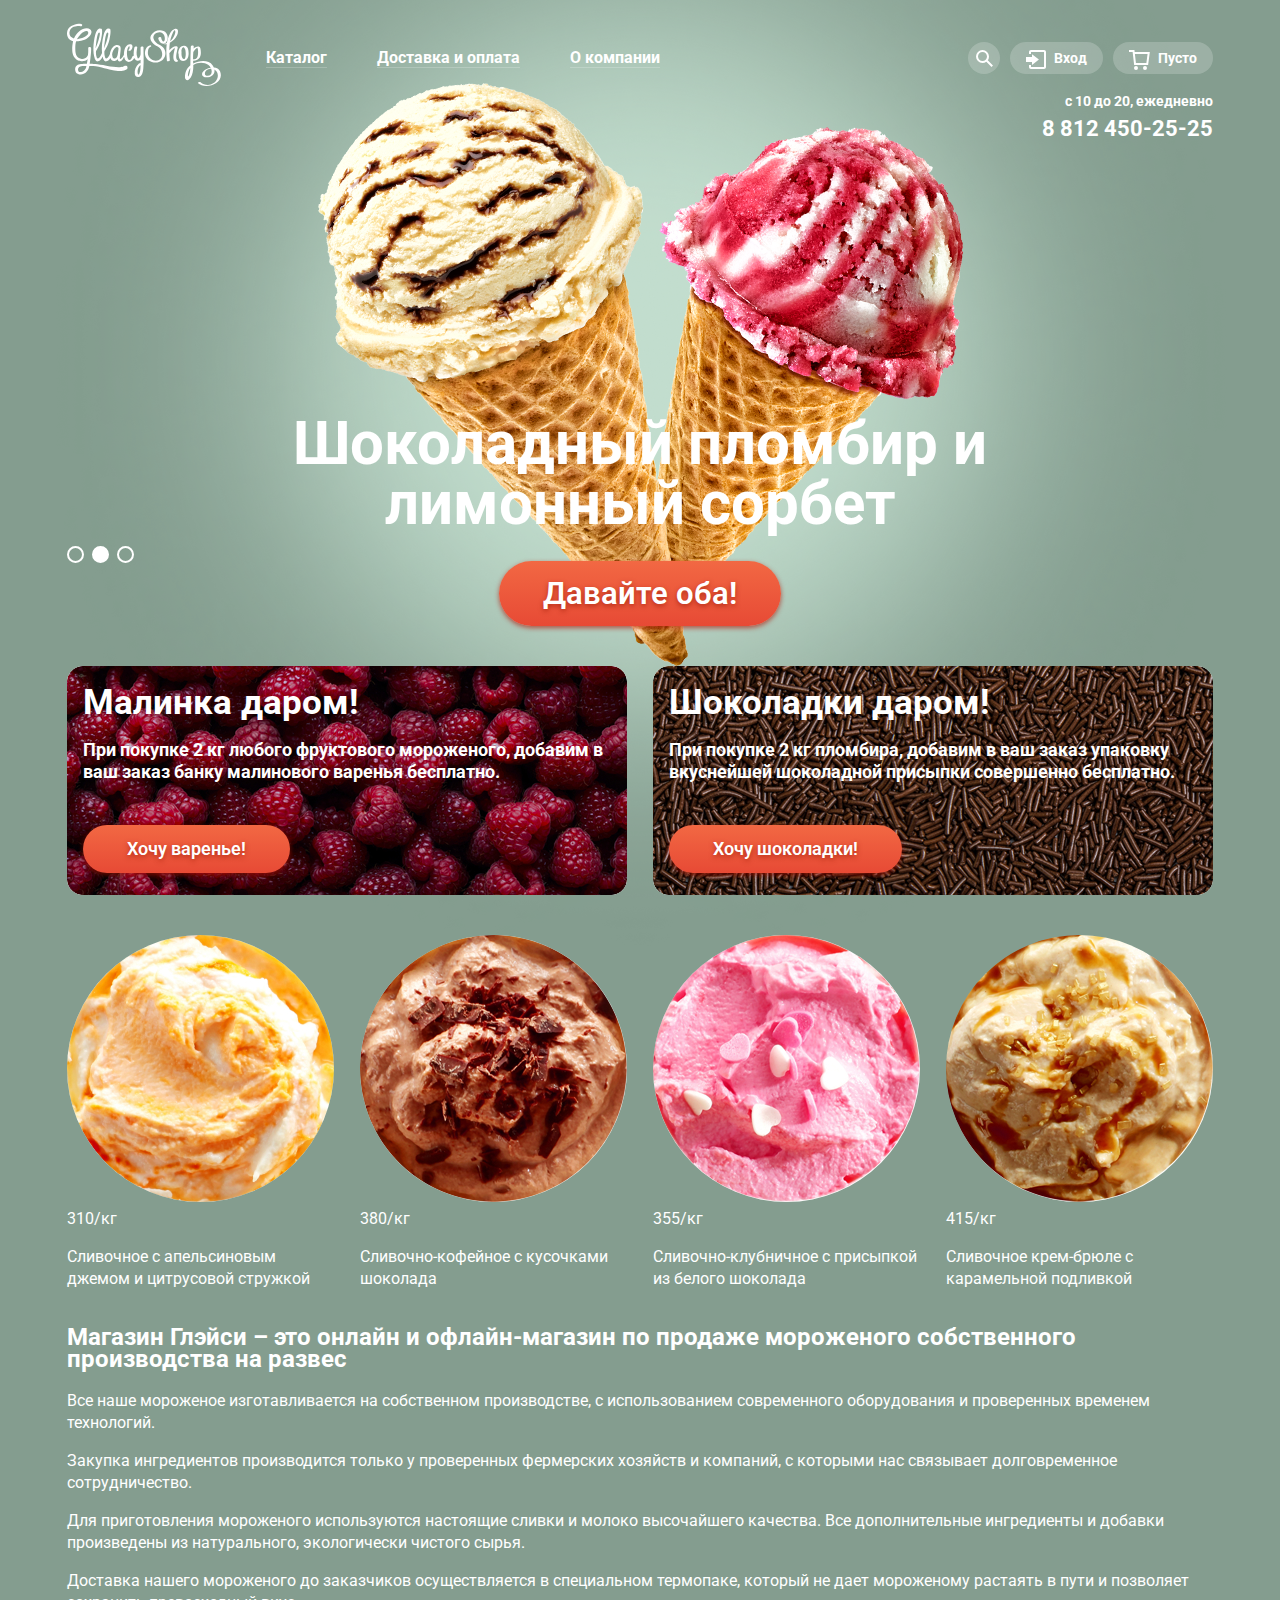
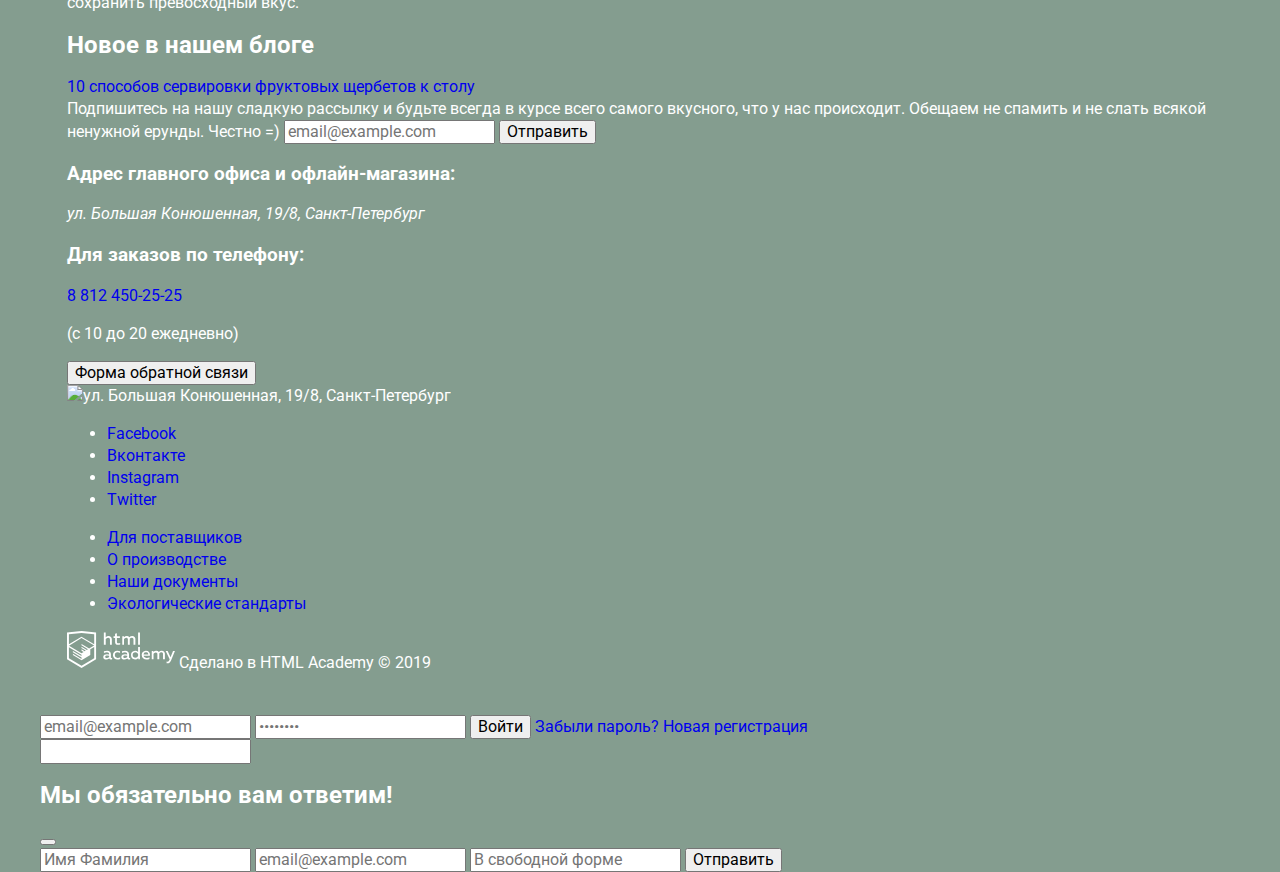
==== index.html @ ccdb91ea "add basic markup" ====
<!DOCTYPE html>
<html lang="ru">
<head>
  <meta charset="UTF-8">
  <title>Магазин мороженого "Gllacy Shop"</title>
  <link href="https://fonts.googleapis.com/css2?family=Roboto:wght@400;500;700&display=swap" rel="stylesheet">
  <link rel="stylesheet" href="css/normalize-min.css">
  <link rel="stylesheet" href="css/style.css">
</head>
<body class="page-body">
<div class="main-page-wrap slider1">
<div class="page-wrap">
  <header class="page-header">
    <nav class="navigation">
      <a class="logo">
        <img src="img/logo.svg" alt="Логотип сайта Gllacy Shop" width="154" height="64">
      </a>
      <ul class="menu-list">
        <li class="menu-item"><a href="#">Каталог</a>
          <ul class="submenu" aria-label="подменю">
            <li class="submenu-item new-items"><a href="#">Новинки</a></li>
            <li class="submenu-item"><a href="catalog.html">Сливочное</a></li>
            <li class="submenu-item"><a href="#">Щербеты</a></li>
            <li class="submenu-item"><a href="#">Фруктовый лед</a></li>
            <li class="submenu-item"><a href="#">Мелорин</a></li>
          </ul>
        </li>
        <li class="menu-item"><a href="#">Доставка и оплата</a></li>
        <li class="menu-item"><a href="#">О компании</a></li>
      </ul>
      <a href="#" class="search-button" aria-label="Поиск"></a>
      <a href="#" class="login-button">Вход</a>
      <a href="#" class="empty-cart" aria-label="Корзина">Пусто</a>
    </nav>
    <div class="info">
      с 10 до 20, ежедневно <br>
      <a href="tel:+78124502525">8 812 450-25-25</a>
    </div>
  </header>
  <main class="page-content">
    <h1 class="visually-hidden">Магазин мороженого "Gllacy Shop"</h1>
    <section class="slider">
      <ul class="slider-list">
        <li class="slider-item slide">
          <h3 class="slide-title">Крем-брюле и пломбир с малиновым джемом</h3>
          <a class="button slide-button" href="#">Давайте оба!</a>
        </li>
        <li class="slider-item slide slide-current">
          <h3 class="slide-title">Шоколадный пломбир и лимонный сорбет</h3>
          <a class="button slide-button" href="#">Давайте оба!</a>
        </li>
        <li class="slider-item slide">
          <h3 class="slide-title">Пломбир с помадкой и клубничный щербет</h3>
          <a class="button slide-button" href="#">Давайте оба!</a>
        </li>
      </ul>
      <div class="slider-controls">
        <button type="button" aria-label="Первый слайд"></button>
        <button class="current" type="button" aria-label="Второй слайд"></button>
        <button type="button" aria-label="Третий слайд"></button>
      </div>
    </section>
    <section class="promo-offer">
      <h2 class="visually-hidden">Специальные предложения</h2>
      <div class="promo-card-left promo-card">
        <h3 class="promo-card-title">Малинка даром!</h3>
        <p>При покупке 2 кг любого фруктового мороженого, добавим в ваш заказ банку малинового варенья бесплатно.</p>
        <a href="#" class="button">Хочу варенье!</a>
      </div>
      <div class="promo-card-right promo-card">
        <h3 class="promo-card-title">Шоколадки даром!</h3>
        <p>При покупке 2 кг пломбира, добавим в ваш заказ упаковку вкуснейшей шоколадной присыпки совершенно бесплатно.</p>
        <a href="#" class="button">Хочу шоколадки!</a>
      </div>
    </section>
    <section class="best-sellers">
      <h2 class="visually-hidden">Наши хиты</h2>
      <ul class="hit-list">
        <li class="hit-item">
          <img src="img/ice-cream1.jpg" alt="" width="267" height="267">
          <span class="price">310</span><span class="kg">/кг</span>
          <p class="item-description">Сливочное с апельсиновым джемом и цитрусовой стружкой</p>
        </li>
        <li class="hit-item">
          <img src="img/ice-cream2.jpg" alt="">
          <span class="price">380</span><span class="kg">/кг</span>
          <p class="item-description">Сливочно-кофейное с кусочками шоколада</p>
        </li>
        <li class="hit-item">
          <img src="img/ice-cream3.jpg" alt="">
          <span class="price">355</span><span class="kg">/кг</span>
          <p class="item-description">Сливочно-клубничное с присыпкой из белого шоколада</p>
        </li>
        <li class="hit-item">
          <img src="img/ice-cream4.jpg" alt="" width="267" height="267">
          <span class="price">415</span><span class="kg">/кг</span>
          <p class="item-description">Сливочное крем-брюле с карамельной подливкой</p>
        </li>
      </ul>
    </section>
    <section class="about-gllacy">
      <h2>Магазин Глэйси – это онлайн и офлайн-магазин по продаже мороженого собственного производства на развес</h2>
      <div class="about-content">
        <p class="about-text">Все наше мороженое изготавливается на собственном производстве, с использованием современного оборудования и проверенных временем технологий.</p>
        <p class="about-text">Закупка ингредиентов производится только у проверенных фермерских хозяйств и компаний, с которыми нас связывает долговременное сотрудничество.</p>
        <p class="about-text">Для приготовления мороженого используются настоящие сливки и молоко высочайшего качества. Все дополнительные ингредиенты и добавки произведены из натурального, экологически чистого сырья.</p>
        <p class="about-text">Доставка нашего мороженого до заказчиков осуществляется в специальном термопаке, который не дает мороженому растаять в пути и позволяет сохранить превосходный вкус.</p>
      </div>
    </section>
    <div>
      <article class="new-blogpost">
        <h2>Новое в нашем блоге</h2>
        <a href="#" class="new-post">10 способов сервировки фруктовых щербетов к столу</a>
      </article>
      <div class="newsletter-signup">
        <h2 class="visually-hidden">Подпишись на наши новости</h2>
        <form action="https://echo.htmlacademy.ru" method="post">
          <label for="email-signup">Подпишитесь на нашу сладкую рассылку и будьте всегда в курсе всего самого вкусного, что у нас происходит. Обещаем не спамить и не слать всякой ненужной ерунды. Честно =)</label>
          <input type="email" id="email-signup" placeholder="email@example.com">
          <button type="submit" class="standard-button">Отправить</button>
        </form>
      </div>
    </div>
    <section>
      <h2 class="visually-hidden">Контактная информация</h2>
      <div class="contacts">
        <h3>Адрес главного офиса и офлайн-магазина:</h3>
        <address>ул. Большая Конюшенная, 19/8, Санкт-Петербург</address>
        <h3>Для заказов по телефону:</h3>
        <a href="tel:+78124502525">8 812 450-25-25</a>
        <p>(с 10 до 20 ежедневно)</p>
        <button type="button" class="standard-button">Форма обратной связи</button>
      </div>
      <div class="map">
        <h3 class="visually-hidden">Gllacy на карте</h3>
        <img src="" alt="ул. Большая Конюшенная, 19/8, Санкт-Петербург">
      </div>
    </section>
  </main>
  <footer class="page-footer">
    <section class="socials">
      <h2 class="visually-hidden">Gllacy в социальных сетях</h2>
      <ul class="socials-list" aria-label="Facebook">
        <li class="socials-item">
          <a href="#">Facebook</a>
        </li>
        <li class="socials-item" aria-label="Вконтакте">
          <a href="#">Вконтакте</a>
        </li>
        <li class="socials-item" aria-label="Instagram">
          <a href="#">Instagram</a>
        </li>
        <li class="socials-item" aria-label="Twitter">
          <a href="#">Twitter</a>
        </li>
      </ul>
    </section>
    <section>
      <h2 class="visually-hidden">Важные ссылки</h2>
      <ul class="links-list">
        <li>
          <a href="#">Для поставщиков</a>
        </li>
        <li>
          <a href="#">О производстве</a>
        </li>
        <li>
          <a href="#">Наши документы</a>
        </li>
        <li>
          <a href="#">Экологические стандарты</a>
        </li>
      </ul>
    </section>
    <p class="copyright">
      <a href="https://htmlacademy.ru/intensive/htmlcss">
        <img src="img/logo-htmlacademy.svg" alt="Логотип htmlAcademy" width="108" height="39">
      </a>
      Сделано в HTML Academy © 2019
    </p>
  </footer>
  </div>
</div>
</body>
<section class="login">
  <h2 class="visually-hidden">Вход в личный кабинет</h2>
  <form action="https://echo.htmlacademy.ru" method="post" class="login-form">
    <label for="email" class="visually-hidden">Введите ваш e-mail</label>
    <input type="email" id="email" placeholder="email@example.com">
    <label for="password" class="visually-hidden">Введите ваш пароль</label>
    <input type="password" id="password" placeholder="••••••••">
    <button type="submit" class="standard-button">Войти</button>
    <a href="#">Забыли пароль?</a>
    <a href="#">Новая регистрация</a>
  </form>
</section>
<section>
  <label for="search" class="visually-hidden">Поиск по сайту</label>
  <input type="text" id="search">
</section>
<section class="feedback">
  <h2>Мы обязательно вам ответим!</h2>
  <button type="button" class="close-button"></button>
  <form action="https://echo.htmlacademy.ru" method="post" class="feedback-form">
    <label for="user-name" class="visually-hidden">Введите ваши имя и фамилию</label>
    <input type="text" id="user-name" placeholder="Имя Фамилия">
    <label for="user-email" class="visually-hidden">Введите ваш e-mail</label>
    <input type="text" id="user-email" placeholder="email@example.com">
    <label for="feedback" class="visually-hidden">Оставьте ваш отзыв</label>
    <input type="text" id="feedback" placeholder="В свободной форме">
    <button type="submit" class="standard-button">Отправить</button>
  </form>
</section>
</html>
---- css/style.css ----
/*Variables*/

:root {
  --background-green: #849D8F;
  --background-gray: #8996A6;
  --background-brown: #9D8B84;

  --promo-lightup-green: rgba(215, 242, 227, 0.75);
  --promo-lightup-blue: rgba(218, 228, 239, 0.75);
  --promo-lightup-brown: rgba(239, 224, 218, 0.75);

  --button-standard-orange-top: #f26843;
  --button-standard-orange-bottom: #E74A35;
  --button-standard-shadow: rgba(172, 16, 0, 0.64);
  --button-text-shadow: rgba(160, 32, 11, 0.76);
  --button-hover-shadow: #AC1000;
  --button-active-shadow: #942718;

  --menu-hover: #FBDED7;
  --link-hover: #FFBC9E;
  --menu-active: #F6B5A5;
  --menu-current: #D07058;

  --basic-white: #FFFFFF;
  --background-off-white: #F8F7F4;
  --transparent-white: rgba(255, 255, 255, 0.2);
  --menu-active-background: #EDEDED;
  --button-active-gradient: rgba(0, 0, 0, 0.07);
  --border-gray: rgba(178, 178, 178, 0.52);
  --table-gray: #CACAC7;
  --underline: rgba(50, 50, 50, 0.2);
  --card-box-shadow: rgba(0, 0, 0, 0.2);
  --popup-background-overlay: rgba(0, 0, 0, 0.3);
  --cart-box-shadow: rgba(0, 0, 0, 0.4);
  --menu-box-shadow: #696969;
  --middle-gray-text: #5A5A5A;
  --dark-text: #323232;
}

/*Global*/

.page-body {
  width: 1200px;
  margin: 0;
  padding: 0;
  font-family: 'Roboto', Arial, sans-serif;
  font-size: 16px;
  line-height: 22px;
  font-weight: normal;
  color: var(--basic-white);
  background-color: var(--background-green);
  margin-left: auto;
  margin-right: auto;
}

.page-wrap {
  padding: 23px 27px 25px 27px;
}

a {
  text-decoration: none;
}

img {
  max-width: 100%;
  height: auto;
}

.visually-hidden:not(:focus):not(:active),
input[type="checkbox"].visually-hidden,
input[type="radio"].visually-hidden {
  position: absolute;
  width: 1px;
  height: 1px;
  margin: -1px;
  border: 0;
  padding: 0;
  white-space: nowrap;
  -webkit-clip-path: inset(100%);
  clip-path: inset(100%);
  clip: rect(0 0 0 0);
  overflow: hidden;
}

/*Main navigation*/

.page-header {
  position: relative;
}

.navigation {
  display: flex;
  align-items: center;
}

.menu-list {
  list-style: none;
  padding: 0;
  display: flex;
  align-items: flex-start;
  margin: 0 auto 0 32px;
}

.menu-item {
  padding: 9px 13px 9px 13px;
  color: var(--basic-white);
}

.menu-item:not(:last-child) {
  margin-right: 24px;
}

.menu-item:hover,
.menu-item:focus {
  background-color: var(--basic-white);
  border-radius: 26px;
  color: var(--dark-text);
}

.menu-item:active {
  background-color: var(--menu-active-background);
  box-shadow: inset 0 2px 1px var(--menu-box-shadow);
}

.menu-item a {
  font-weight: bold;
  font-size: 16px;
  line-height: 18px;
  color: inherit;
  border-bottom: 1px solid var(--transparent-white);
}

.menu-item.current {
  background-color: var(--menu-current);
  color: var(--basic-white);
  border-radius: 26px;
}

.current a {
  border: 1px solid transparent;
}

.submenu {
  display: none;
  list-style: none;
  margin: 0;
  padding: 13px 20px 13px 20px;
  background-color: var(--basic-white);
}

.submenu-item {
  padding: 0;
}

.new-items {
  border-bottom: 1px solid var(--underline);
  padding-bottom: 15px;
}

.submenu-item:nth-child(2) {
  padding-top: 12px;
}

.submenu-item a {
  color: var(--dark-text);
  font-weight: normal;
  font-size: 14px;
  line-height: 16px;
}

.new-items a {
  font-weight: bold;
  line-height: 18px;

}

.submenu-item a:hover {
  background-color: var(--menu-hover);
}

.search-button::before {
  content: "";
  width: 16px;
  height: 16px;
  background-image: url("../img/loupe.svg");
  background-position: center center;
  background-repeat: no-repeat;
  position: absolute;
  padding: 8px;
}

.search-button {
  display: block;
  width: 32px;
  height: 32px;
  border-radius: 50%;
  background: var(--transparent-white);
  position: relative;
  margin-right: 10px;
}

.login-button::before {
  content: "";
  width: 20px;
  height: 19px;
  background-image: url("../img/entrance.svg");
  background-position: 0 0;
  background-repeat: no-repeat;
  position: absolute;
  left: 16px;
}

.login-button {
  display: block;
  padding: 8px 16px 8px 44px;
  border-radius: 20px;
  background: var(--transparent-white);
  position: relative;
  color: var(--basic-white);
  font-weight: bold;
  font-size: 14px;
  line-height: 16px;
  margin-right: 10px;
}

.search-button:hover,
.search-button:focus,
.login-button:hover,
.login-button:focus,
.empty-cart:hover,
.empty-cart:focus {
  background-color: var(--basic-white);
  color: var(--dark-text);
}

.empty-cart::before {
  content: "";
  width: 21px;
  height: 20px;
  background-image: url("../img/basket.svg");
  background-position: 0 0;
  background-repeat: no-repeat;
  position: absolute;
  left: 16px;
}

.empty-cart {
  display: block;
  padding: 8px 16px 8px 45px;
  border-radius: 20px;
  background: var(--transparent-white);
  position: relative;
  color: var(--basic-white);
  font-weight: bold;
  font-size: 14px;
  line-height: 16px;
}

.info {
  position: absolute;
  right: 0;
  font-weight: bold;
  font-size: 14px;
  line-height: 16px;
  text-align: right;
  z-index: 1;
}

.info a {
  display: block;
  margin-top: 8px;
  font-size: 22px;
  line-height: 24px;
  color: var(--basic-white);
}

.info a:hover,
.info a:focus {
  color: var(--link-hover);
  border-bottom: 1px solid var(--transparent-white);
}

/*Slider*/

.slider1 {
  background-color: var(--background-green);
  background-image: url("../img/slider-1.png");
}

.slider2 {
  background-color: var(--background-gray);
  background-image: url("../img/slider-2.png");
}

.slider3 {
  background-color: var(--background-brown);
  background-image: url("../img/slider-3.png");
}

.main-page-wrap {
  background-repeat: no-repeat;
  background-position: top center;
  position: relative;
}

.slider {
  position: relative;
}

.slider-list {
  list-style: none;
  margin: 0;
  padding: 0;
  text-align: center;
  padding-top: 321px;
}

.slide {
  display: none;
}

.slide-current {
  display: block;
}

.slide-title {
  width: 700px;
  margin: 0 auto 27px;
  font-size: 60px;
  line-height: 60px;
  font-weight: bold;
}

.button {
  display: inline-block;
  padding: 12px 44px;
  font-weight: 600;
  font-size: 31px;
  line-height: 41px;
  text-align: center;
  color: #ffffff;
  vertical-align: top;
  text-decoration: none;
  text-shadow: 0 2px 5px var(--button-text-shadow);
  background: linear-gradient(180deg,  var(--button-standard-orange-top) 0%, var(--button-standard-orange-bottom) 100%);
  border-radius: 50px;
  box-shadow: 0 2px 5px var(--button-standard-shadow);
  border: none;
  cursor: pointer;
}

.button:hover,
.button:focus {
  background: linear-gradient(0deg, var(--transparent-white), var(--transparent-white)), linear-gradient(180deg, var(--button-standard-orange-top) 0%, var(--button-standard-orange-bottom) 100%);
  box-shadow: 0 2px 2px var(--button-hover-shadow);
}

.button:active {
  background: linear-gradient(0deg, var(--button-active-gradient), var(--button-active-gradient)), linear-gradient(180deg, var(--button-standard-orange-top) 0%, var(--button-standard-orange-bottom) 100%);
  box-shadow: inset 0 2px 2px var(--button-active-shadow);
}

.slider-controls {
  position: absolute;
  bottom: 63px;
  left: 0;
  z-index: 20;
  display: flex;
  width: 67px;
  justify-content: space-between;
}

.slider-controls button {
  padding: 0;
  width: 17px;
  height: 17px;
  background-color: transparent;
  border: 2px solid #ffffff;
  border-radius: 50%;
  cursor: pointer;
}

.slider-controls .current {
  background-color: #ffffff;
}

/*Promo*/

.promo-offer {
  display: grid;
  grid-template-columns: 1fr 1fr;
  grid-gap: 26px;
  margin-top: 40px;
}

.promo-card-left {
  background-image: url("../img/raspberries-background.jpg");
}

.promo-card-right {
  background-image: url("../img/chocolate-background.jpg");
}

.promo-card-title {
  font-weight: bold;
  font-size: 35px;
  line-height: 41px;
  padding: 0;
  margin: 0;
  margin-bottom: 16px;
}

.promo-card {
  background-repeat: no-repeat;
  background-position: center center;
  border-radius: 16px;
  padding: 16px 22px 22px 16px;
}

.promo-card p {
  padding: 0;
  margin: 0;
  font-weight: bold;
  font-size: 18px;
  line-height: 22px;
}

.promo-card a {
  font-size: 18px;
  line-height: 24px;
  margin-top: 42px;
  margin-left: auto;
}

/*best sellers*/

.hit-list {
  list-style: none;
  margin: 0;
  margin-top: 40px;
  padding: 0;
  display: grid;
  grid-template-columns: repeat(4, 1fr);
  grid-gap: 26px;
}

.hit-item img {
  border-radius: 50%;

}

.hit-item {
  position: relative;
}

.hit-item img::before {
  content: "";
  width: 61px;
  height: 61px;
  background-image: url("../img/hit.svg");
  background-repeat: no-repeat;
  background-position: left top;
  position: absolute;
  top: 0;
  left: 0;
}
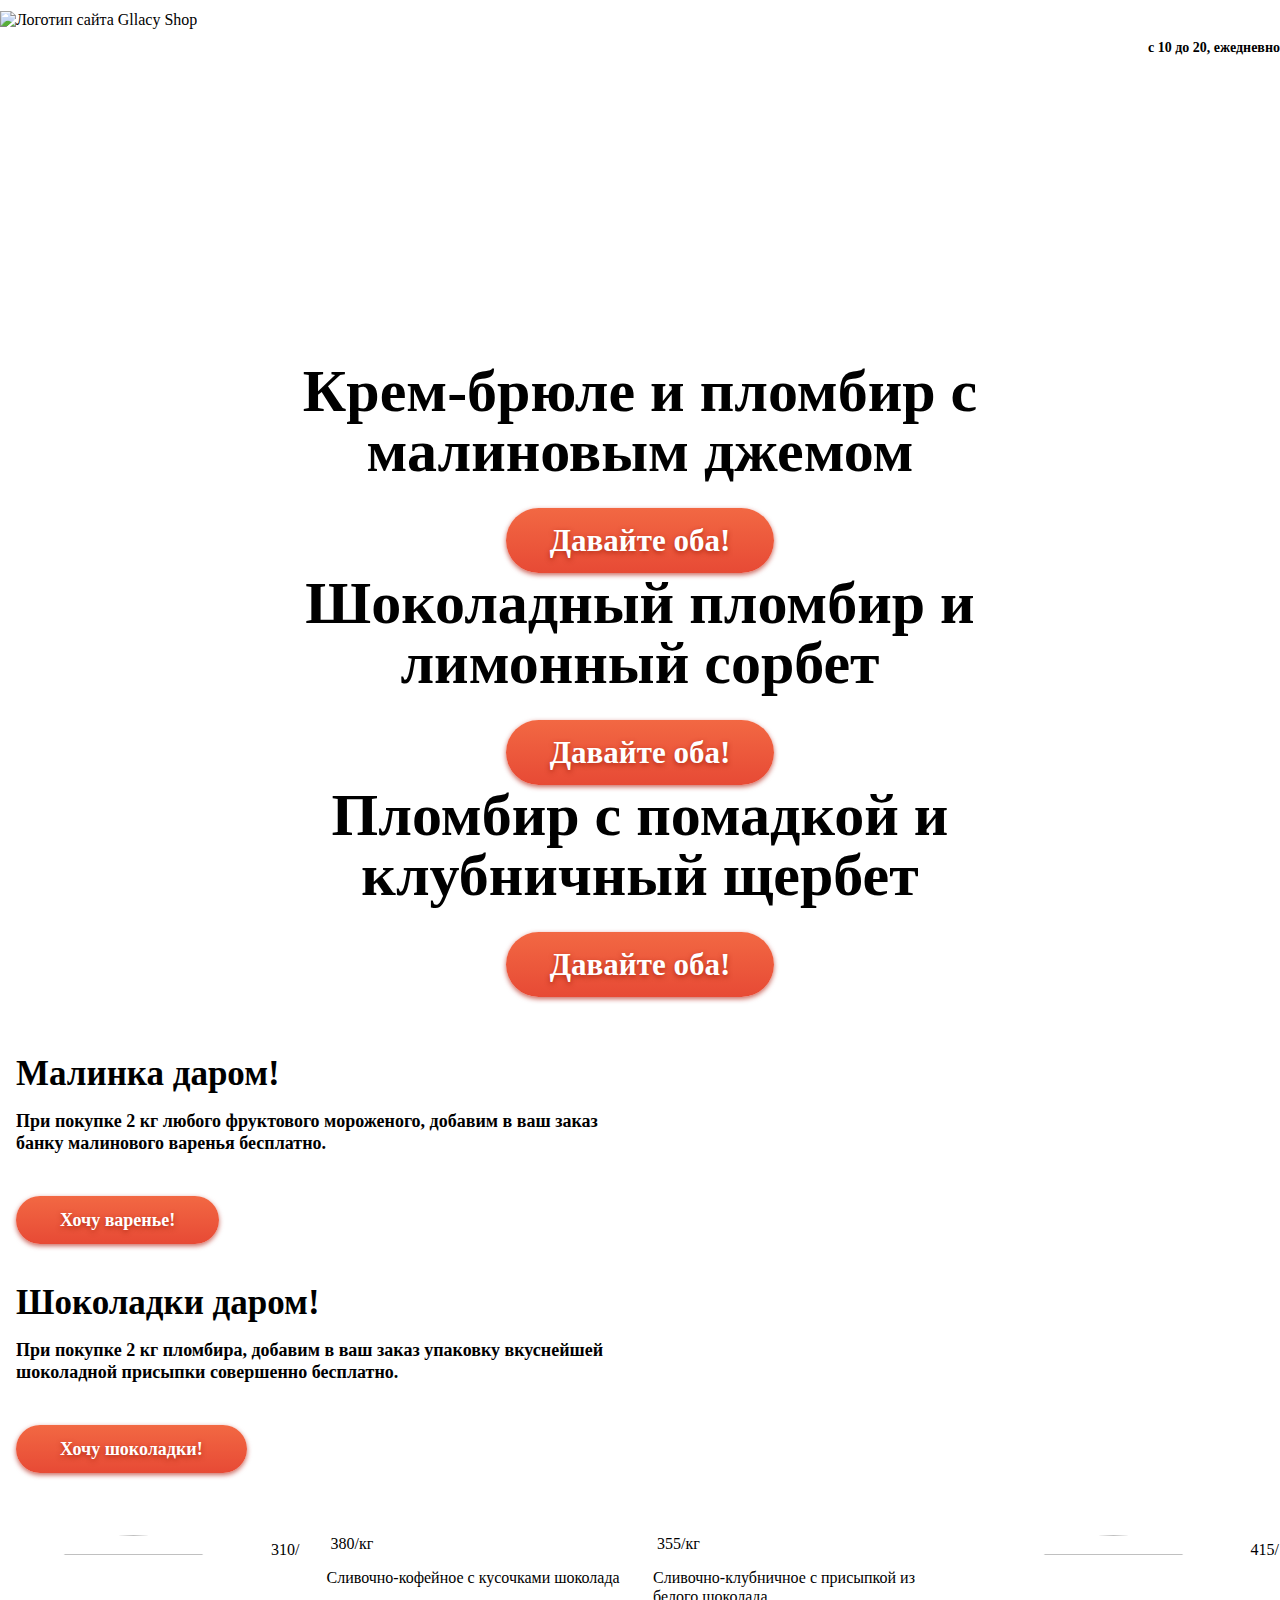
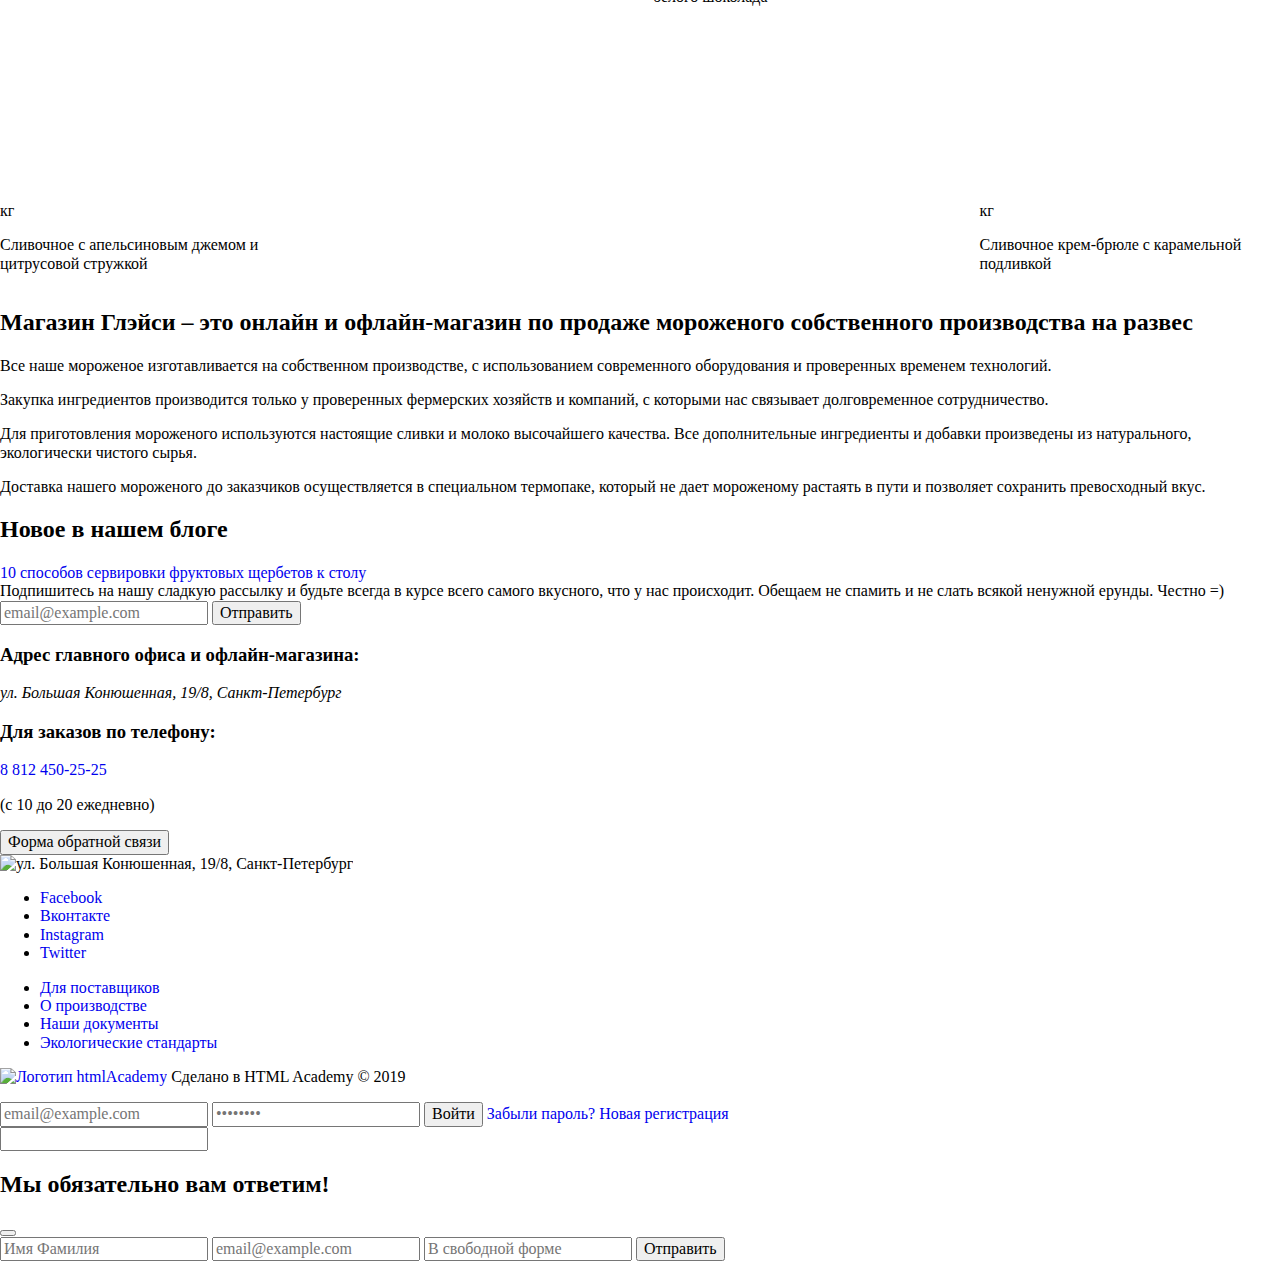
==== commit 27cc4a61: "initial commit" ====
--- a/index.html
+++ b/index.html
@@ -1,214 +1,309 @@
 <!DOCTYPE html>
 <html lang="ru">
-<head>
-  <meta charset="UTF-8">
-  <title>Магазин мороженого "Gllacy Shop"</title>
-  <link href="https://fonts.googleapis.com/css2?family=Roboto:wght@400;500;700&display=swap" rel="stylesheet">
-  <link rel="stylesheet" href="css/normalize-min.css">
-  <link rel="stylesheet" href="css/style.css">
-</head>
-<body class="page-body">
-<div class="main-page-wrap slider1">
-<div class="page-wrap">
-  <header class="page-header">
-    <nav class="navigation">
-      <a class="logo">
-        <img src="img/logo.svg" alt="Логотип сайта Gllacy Shop" width="154" height="64">
-      </a>
-      <ul class="menu-list">
-        <li class="menu-item"><a href="#">Каталог</a>
-          <ul class="submenu" aria-label="подменю">
-            <li class="submenu-item new-items"><a href="#">Новинки</a></li>
-            <li class="submenu-item"><a href="catalog.html">Сливочное</a></li>
-            <li class="submenu-item"><a href="#">Щербеты</a></li>
-            <li class="submenu-item"><a href="#">Фруктовый лед</a></li>
-            <li class="submenu-item"><a href="#">Мелорин</a></li>
-          </ul>
-        </li>
-        <li class="menu-item"><a href="#">Доставка и оплата</a></li>
-        <li class="menu-item"><a href="#">О компании</a></li>
-      </ul>
-      <a href="#" class="search-button" aria-label="Поиск"></a>
-      <a href="#" class="login-button">Вход</a>
-      <a href="#" class="empty-cart" aria-label="Корзина">Пусто</a>
-    </nav>
-    <div class="info">
-      с 10 до 20, ежедневно <br>
-      <a href="tel:+78124502525">8 812 450-25-25</a>
-    </div>
-  </header>
-  <main class="page-content">
-    <h1 class="visually-hidden">Магазин мороженого "Gllacy Shop"</h1>
-    <section class="slider">
-      <ul class="slider-list">
-        <li class="slider-item slide">
-          <h3 class="slide-title">Крем-брюле и пломбир с малиновым джемом</h3>
-          <a class="button slide-button" href="#">Давайте оба!</a>
-        </li>
-        <li class="slider-item slide slide-current">
-          <h3 class="slide-title">Шоколадный пломбир и лимонный сорбет</h3>
-          <a class="button slide-button" href="#">Давайте оба!</a>
-        </li>
-        <li class="slider-item slide">
-          <h3 class="slide-title">Пломбир с помадкой и клубничный щербет</h3>
-          <a class="button slide-button" href="#">Давайте оба!</a>
-        </li>
-      </ul>
-      <div class="slider-controls">
-        <button type="button" aria-label="Первый слайд"></button>
-        <button class="current" type="button" aria-label="Второй слайд"></button>
-        <button type="button" aria-label="Третий слайд"></button>
+  <head>
+    <meta charset="UTF-8" />
+    <title>Магазин мороженого "Gllacy Shop"</title>
+    <link
+      href="https://fonts.googleapis.com/css2?family=Roboto:wght@400;500;700&display=swap"
+      rel="stylesheet"
+    />
+    <link rel="stylesheet" href="css/normalize.min.css" />
+    <link rel="stylesheet" href="css/style.css" />
+  </head>
+  <body class="page background-green">
+    <header class="page-header">
+      <div class="container position-relative">
+        <nav class="navigation">
+          <a class="logo">
+            <img
+              src="img/logo.svg"
+              alt="Логотип сайта Gllacy Shop"
+              width="154"
+              height="64"
+            />
+          </a>
+          <ul class="menu-list">
+            <li class="menu-item">
+              <a href="#">Каталог</a>
+              <ul class="submenu" aria-label="подменю">
+                <li class="submenu-item new-items"><a href="#">Новинки</a></li>
+                <li class="submenu-item">
+                  <a href="catalog.html">Сливочное</a>
+                </li>
+                <li class="submenu-item"><a href="#">Щербеты</a></li>
+                <li class="submenu-item"><a href="#">Фруктовый лед</a></li>
+                <li class="submenu-item"><a href="#">Мелорин</a></li>
+              </ul>
+            </li>
+            <li class="menu-item"><a href="#">Доставка и оплата</a></li>
+            <li class="menu-item"><a href="#">О компании</a></li>
+          </ul>
+          <a href="#" class="search-button" aria-label="Поиск">
+            <svg xmlns="http://www.w3.org/2000/svg" xmlns:xlink="http://www.w3.org/1999/xlink" width="17" height="17" viewBox="0 0 17 17" fill="#FFFFFF"><path d="M16.958 15.527L11.75 10.32A6.455 6.455 0 0 0 13 6.5 6.5 6.5 0 1 0 6.5 13a6.465 6.465 0 0 0 3.839-1.263l5.205 5.204 1.414-1.414zM6.5 11C4.019 11 2 8.981 2 6.5S4.019 2 6.5 2 11 4.019 11 6.5 8.981 11 6.5 11z"/></svg>
+          </a>
+          <a href="#" class="login-button nav-button" aria-label="Вход на сайт">
+            <svg xmlns="http://www.w3.org/2000/svg" xmlns:xlink="http://www.w3.org/1999/xlink" width="21" height="19" viewBox="0 0 21 19" fill="#FFF"><path d="M6 14.875L12.917 9.5 6 4.125v2.917H-.042v4.917H6z"/><path d="M18 0H5C3.9 0 3 .9 3 2v2h2V2h13v15H5v-2H3v2c0 1.1.9 2 2 2h13c1.1 0 2-.9 2-2V2c0-1.1-.9-2-2-2z"/></g></svg>
+            Вход
+          </a>
+          <a href="#" class="empty-cart nav-button" aria-label="Корзина">
+              <svg xmlns="http://www.w3.org/2000/svg" width="21" height="20" viewBox="0 0 21 20" fill="#FFF"><path d="M5.657 2.031L5.422 0H0v2h3.64l1.5 13h13.988l1.699-12.969H5.657zM17.372 13H6.922L5.888 4.031h12.66L17.372 13z"/><circle cx="6.984" cy="18" r="2"/><circle cx="15.984" cy="18" r="2"/></g></svg>
+              Пусто
+          </a>
+        </nav>
+        <div class="info">
+          с 10 до 20, ежедневно <br />
+          <a href="tel:+78124502525">8 812 450-25-25</a>
+        </div>
       </div>
-    </section>
-    <section class="promo-offer">
-      <h2 class="visually-hidden">Специальные предложения</h2>
-      <div class="promo-card-left promo-card">
-        <h3 class="promo-card-title">Малинка даром!</h3>
-        <p>При покупке 2 кг любого фруктового мороженого, добавим в ваш заказ банку малинового варенья бесплатно.</p>
-        <a href="#" class="button">Хочу варенье!</a>
+    </header>
+    <main class="page-content">
+      <h1 class="visually-hidden">Магазин мороженого "Gllacy Shop"</h1>
+      <section class="slider">
+        <div class="container">
+          <ul class="slider-list">
+            <li class="slider-item slide1 slide-current">
+              <h3 class="slide-title">
+                Крем-брюле и пломбир с малиновым джемом
+              </h3>
+              <a class="button slide-button" href="#">Давайте оба!</a>
+            </li>
+            <li class="slider-item slide2">
+              <h3 class="slide-title">Шоколадный пломбир и лимонный сорбет</h3>
+              <a class="button slide-button" href="#">Давайте оба!</a>
+            </li>
+            <li class="slider-item slide3">
+              <h3 class="slide-title">
+                Пломбир с помадкой и клубничный щербет
+              </h3>
+              <a class="button slide-button" href="#">Давайте оба!</a>
+            </li>
+          </ul>
+          <div class="slider-controls">
+            <button type="button" class="current "aria-label="Первый слайд" data color="green"></button>
+            <button type="button"aria-label="Второй слайд" data color="gray"></button>
+            <button type="button" aria-label="Третий слайд" data color=brown></button>
+          </div>
+        </div>
+      </section>
+      <section class="promo-offer">
+        <div class="container">
+          <h2 class="visually-hidden">Специальные предложения</h2>
+          <div class="promo-card-left promo-card">
+            <h3 class="promo-card-title">Малинка даром!</h3>
+            <p>
+              При покупке 2 кг любого фруктового мороженого, добавим в ваш заказ
+              банку малинового варенья бесплатно.
+            </p>
+            <a href="#" class="button">Хочу варенье!</a>
+          </div>
+          <div class="promo-card-right promo-card">
+            <h3 class="promo-card-title">Шоколадки даром!</h3>
+            <p>
+              При покупке 2 кг пломбира, добавим в ваш заказ упаковку вкуснейшей
+              шоколадной присыпки совершенно бесплатно.
+            </p>
+            <a href="#" class="button">Хочу шоколадки!</a>
+          </div>
+        </div>
+      </section>
+      <section class="best-sellers">
+        <div class="container">
+          <h2 class="visually-hidden">Наши хиты</h2>
+          <ul class="hit-list">
+            <li class="hit-item">
+              <img src="img/ice-cream1.jpg" alt="" width="267" height="267" />
+              <span class="price">310</span><span class="kg">/кг</span>
+              <p class="item-description">
+                Сливочное с апельсиновым джемом и цитрусовой стружкой
+              </p>
+            </li>
+            <li class="hit-item">
+              <img src="img/ice-cream2.jpg" alt="" />
+              <span class="price">380</span><span class="kg">/кг</span>
+              <p class="item-description">
+                Сливочно-кофейное с кусочками шоколада
+              </p>
+            </li>
+            <li class="hit-item">
+              <img src="img/ice-cream3.jpg" alt="" />
+              <span class="price">355</span><span class="kg">/кг</span>
+              <p class="item-description">
+                Сливочно-клубничное с присыпкой из белого шоколада
+              </p>
+            </li>
+            <li class="hit-item">
+              <img src="img/ice-cream4.jpg" alt="" width="267" height="267" />
+              <span class="price">415</span><span class="kg">/кг</span>
+              <p class="item-description">
+                Сливочное крем-брюле с карамельной подливкой
+              </p>
+            </li>
+          </ul>
+        </div>
+      </section>
+      <section class="about-gllacy">
+        <div class="container">
+          <h2>
+            Магазин Глэйси – это онлайн и офлайн-магазин по продаже мороженого
+            собственного производства на развес
+          </h2>
+          <div class="about-content">
+            <p class="about-text">
+              Все наше мороженое изготавливается на собственном производстве, с
+              использованием современного оборудования и проверенных временем
+              технологий.
+            </p>
+            <p class="about-text">
+              Закупка ингредиентов производится только у проверенных фермерских
+              хозяйств и компаний, с которыми нас связывает долговременное
+              сотрудничество.
+            </p>
+            <p class="about-text">
+              Для приготовления мороженого используются настоящие сливки и
+              молоко высочайшего качества. Все дополнительные ингредиенты и
+              добавки произведены из натурального, экологически чистого сырья.
+            </p>
+            <p class="about-text">
+              Доставка нашего мороженого до заказчиков осуществляется в
+              специальном термопаке, который не дает мороженому растаять в пути
+              и позволяет сохранить превосходный вкус.
+            </p>
+          </div>
+        </div>
+      </section>
+      <div>
+        <div class="container">
+          <article class="new-blogpost">
+            <h2>Новое в нашем блоге</h2>
+            <a href="#" class="new-post"
+              >10 способов сервировки фруктовых щербетов к столу</a
+            >
+          </article>
+          <div class="newsletter-signup">
+            <h2 class="visually-hidden">Подпишись на наши новости</h2>
+            <form action="https://echo.htmlacademy.ru" method="post">
+              <label for="email-signup"
+                >Подпишитесь на нашу сладкую рассылку и будьте всегда в курсе
+                всего самого вкусного, что у нас происходит. Обещаем не спамить
+                и не слать всякой ненужной ерунды. Честно =)</label
+              >
+              <input
+                type="email"
+                id="email-signup"
+                placeholder="email@example.com"
+              />
+              <button type="submit" class="standard-button">Отправить</button>
+            </form>
+          </div>
+        </div>
       </div>
-      <div class="promo-card-right promo-card">
-        <h3 class="promo-card-title">Шоколадки даром!</h3>
-        <p>При покупке 2 кг пломбира, добавим в ваш заказ упаковку вкуснейшей шоколадной присыпки совершенно бесплатно.</p>
-        <a href="#" class="button">Хочу шоколадки!</a>
+      <section>
+        <h2 class="visually-hidden">Контактная информация</h2>
+        <div class="contacts">
+          <h3>Адрес главного офиса и офлайн-магазина:</h3>
+          <address>ул. Большая Конюшенная, 19/8, Санкт-Петербург</address>
+          <h3>Для заказов по телефону:</h3>
+          <a href="tel:+78124502525">8 812 450-25-25</a>
+          <p>(с 10 до 20 ежедневно)</p>
+          <button type="button" class="standard-button">
+            Форма обратной связи
+          </button>
+        </div>
+        <div class="map">
+          <h3 class="visually-hidden">Gllacy на карте</h3>
+          <img src="" alt="ул. Большая Конюшенная, 19/8, Санкт-Петербург" />
+        </div>
+      </section>
+    </main>
+    <footer class="page-footer">
+      <div class="container">
+        <section class="socials">
+          <h2 class="visually-hidden">Gllacy в социальных сетях</h2>
+          <ul class="socials-list" aria-label="Facebook">
+            <li class="socials-item">
+              <a href="#">Facebook</a>
+            </li>
+            <li class="socials-item" aria-label="Вконтакте">
+              <a href="#">Вконтакте</a>
+            </li>
+            <li class="socials-item" aria-label="Instagram">
+              <a href="#">Instagram</a>
+            </li>
+            <li class="socials-item" aria-label="Twitter">
+              <a href="#">Twitter</a>
+            </li>
+          </ul>
+        </section>
+        <section>
+          <h2 class="visually-hidden">Важные ссылки</h2>
+          <ul class="links-list">
+            <li>
+              <a href="#">Для поставщиков</a>
+            </li>
+            <li>
+              <a href="#">О производстве</a>
+            </li>
+            <li>
+              <a href="#">Наши документы</a>
+            </li>
+            <li>
+              <a href="#">Экологические стандарты</a>
+            </li>
+          </ul>
+        </section>
+        <p class="copyright">
+          <a href="https://htmlacademy.ru/intensive/htmlcss">
+            <img
+              src="img/logo-htmlacademy.svg"
+              alt="Логотип htmlAcademy"
+              width="108"
+              height="39"
+            />
+          </a>
+          Сделано в HTML Academy © 2019
+        </p>
       </div>
-    </section>
-    <section class="best-sellers">
-      <h2 class="visually-hidden">Наши хиты</h2>
-      <ul class="hit-list">
-        <li class="hit-item">
-          <img src="img/ice-cream1.jpg" alt="" width="267" height="267">
-          <span class="price">310</span><span class="kg">/кг</span>
-          <p class="item-description">Сливочное с апельсиновым джемом и цитрусовой стружкой</p>
-        </li>
-        <li class="hit-item">
-          <img src="img/ice-cream2.jpg" alt="">
-          <span class="price">380</span><span class="kg">/кг</span>
-          <p class="item-description">Сливочно-кофейное с кусочками шоколада</p>
-        </li>
-        <li class="hit-item">
-          <img src="img/ice-cream3.jpg" alt="">
-          <span class="price">355</span><span class="kg">/кг</span>
-          <p class="item-description">Сливочно-клубничное с присыпкой из белого шоколада</p>
-        </li>
-        <li class="hit-item">
-          <img src="img/ice-cream4.jpg" alt="" width="267" height="267">
-          <span class="price">415</span><span class="kg">/кг</span>
-          <p class="item-description">Сливочное крем-брюле с карамельной подливкой</p>
-        </li>
-      </ul>
-    </section>
-    <section class="about-gllacy">
-      <h2>Магазин Глэйси – это онлайн и офлайн-магазин по продаже мороженого собственного производства на развес</h2>
-      <div class="about-content">
-        <p class="about-text">Все наше мороженое изготавливается на собственном производстве, с использованием современного оборудования и проверенных временем технологий.</p>
-        <p class="about-text">Закупка ингредиентов производится только у проверенных фермерских хозяйств и компаний, с которыми нас связывает долговременное сотрудничество.</p>
-        <p class="about-text">Для приготовления мороженого используются настоящие сливки и молоко высочайшего качества. Все дополнительные ингредиенты и добавки произведены из натурального, экологически чистого сырья.</p>
-        <p class="about-text">Доставка нашего мороженого до заказчиков осуществляется в специальном термопаке, который не дает мороженому растаять в пути и позволяет сохранить превосходный вкус.</p>
-      </div>
-    </section>
-    <div>
-      <article class="new-blogpost">
-        <h2>Новое в нашем блоге</h2>
-        <a href="#" class="new-post">10 способов сервировки фруктовых щербетов к столу</a>
-      </article>
-      <div class="newsletter-signup">
-        <h2 class="visually-hidden">Подпишись на наши новости</h2>
-        <form action="https://echo.htmlacademy.ru" method="post">
-          <label for="email-signup">Подпишитесь на нашу сладкую рассылку и будьте всегда в курсе всего самого вкусного, что у нас происходит. Обещаем не спамить и не слать всякой ненужной ерунды. Честно =)</label>
-          <input type="email" id="email-signup" placeholder="email@example.com">
-          <button type="submit" class="standard-button">Отправить</button>
-        </form>
-      </div>
-    </div>
-    <section>
-      <h2 class="visually-hidden">Контактная информация</h2>
-      <div class="contacts">
-        <h3>Адрес главного офиса и офлайн-магазина:</h3>
-        <address>ул. Большая Конюшенная, 19/8, Санкт-Петербург</address>
-        <h3>Для заказов по телефону:</h3>
-        <a href="tel:+78124502525">8 812 450-25-25</a>
-        <p>(с 10 до 20 ежедневно)</p>
-        <button type="button" class="standard-button">Форма обратной связи</button>
-      </div>
-      <div class="map">
-        <h3 class="visually-hidden">Gllacy на карте</h3>
-        <img src="" alt="ул. Большая Конюшенная, 19/8, Санкт-Петербург">
-      </div>
-    </section>
-  </main>
-  <footer class="page-footer">
-    <section class="socials">
-      <h2 class="visually-hidden">Gllacy в социальных сетях</h2>
-      <ul class="socials-list" aria-label="Facebook">
-        <li class="socials-item">
-          <a href="#">Facebook</a>
-        </li>
-        <li class="socials-item" aria-label="Вконтакте">
-          <a href="#">Вконтакте</a>
-        </li>
-        <li class="socials-item" aria-label="Instagram">
-          <a href="#">Instagram</a>
-        </li>
-        <li class="socials-item" aria-label="Twitter">
-          <a href="#">Twitter</a>
-        </li>
-      </ul>
+    </footer>
+    <section class="login">
+      <h2 class="visually-hidden">Вход в личный кабинет</h2>
+      <form
+        action="https://echo.htmlacademy.ru"
+        method="post"
+        class="login-form"
+      >
+        <label for="email" class="visually-hidden">Введите ваш e-mail</label>
+        <input type="email" id="email" placeholder="email@example.com" />
+        <label for="password" class="visually-hidden">Введите ваш пароль</label>
+        <input type="password" id="password" placeholder="••••••••" />
+        <button type="submit" class="standard-button">Войти</button>
+        <a href="#">Забыли пароль?</a>
+        <a href="#">Новая регистрация</a>
+      </form>
     </section>
     <section>
-      <h2 class="visually-hidden">Важные ссылки</h2>
-      <ul class="links-list">
-        <li>
-          <a href="#">Для поставщиков</a>
-        </li>
-        <li>
-          <a href="#">О производстве</a>
-        </li>
-        <li>
-          <a href="#">Наши документы</a>
-        </li>
-        <li>
-          <a href="#">Экологические стандарты</a>
-        </li>
-      </ul>
+      <label for="search" class="visually-hidden">Поиск по сайту</label>
+      <input type="text" id="search" />
     </section>
-    <p class="copyright">
-      <a href="https://htmlacademy.ru/intensive/htmlcss">
-        <img src="img/logo-htmlacademy.svg" alt="Логотип htmlAcademy" width="108" height="39">
-      </a>
-      Сделано в HTML Academy © 2019
-    </p>
-  </footer>
-  </div>
-</div>
-</body>
-<section class="login">
-  <h2 class="visually-hidden">Вход в личный кабинет</h2>
-  <form action="https://echo.htmlacademy.ru" method="post" class="login-form">
-    <label for="email" class="visually-hidden">Введите ваш e-mail</label>
-    <input type="email" id="email" placeholder="email@example.com">
-    <label for="password" class="visually-hidden">Введите ваш пароль</label>
-    <input type="password" id="password" placeholder="••••••••">
-    <button type="submit" class="standard-button">Войти</button>
-    <a href="#">Забыли пароль?</a>
-    <a href="#">Новая регистрация</a>
-  </form>
-</section>
-<section>
-  <label for="search" class="visually-hidden">Поиск по сайту</label>
-  <input type="text" id="search">
-</section>
-<section class="feedback">
-  <h2>Мы обязательно вам ответим!</h2>
-  <button type="button" class="close-button"></button>
-  <form action="https://echo.htmlacademy.ru" method="post" class="feedback-form">
-    <label for="user-name" class="visually-hidden">Введите ваши имя и фамилию</label>
-    <input type="text" id="user-name" placeholder="Имя Фамилия">
-    <label for="user-email" class="visually-hidden">Введите ваш e-mail</label>
-    <input type="text" id="user-email" placeholder="email@example.com">
-    <label for="feedback" class="visually-hidden">Оставьте ваш отзыв</label>
-    <input type="text" id="feedback" placeholder="В свободной форме">
-    <button type="submit" class="standard-button">Отправить</button>
-  </form>
-</section>
+    <section class="feedback">
+      <h2>Мы обязательно вам ответим!</h2>
+      <button type="button" class="close-button"></button>
+      <form
+        action="https://echo.htmlacademy.ru"
+        method="post"
+        class="feedback-form"
+      >
+        <label for="user-name" class="visually-hidden"
+          >Введите ваши имя и фамилию</label
+        >
+        <input type="text" id="user-name" placeholder="Имя Фамилия" />
+        <label for="user-email" class="visually-hidden"
+          >Введите ваш e-mail</label
+        >
+        <input type="text" id="user-email" placeholder="email@example.com" />
+        <label for="feedback" class="visually-hidden">Оставьте ваш отзыв</label>
+        <input type="text" id="feedback" placeholder="В свободной форме" />
+        <button type="submit" class="standard-button">Отправить</button>
+      </form>
+    </section>
+  </body>
 </html>
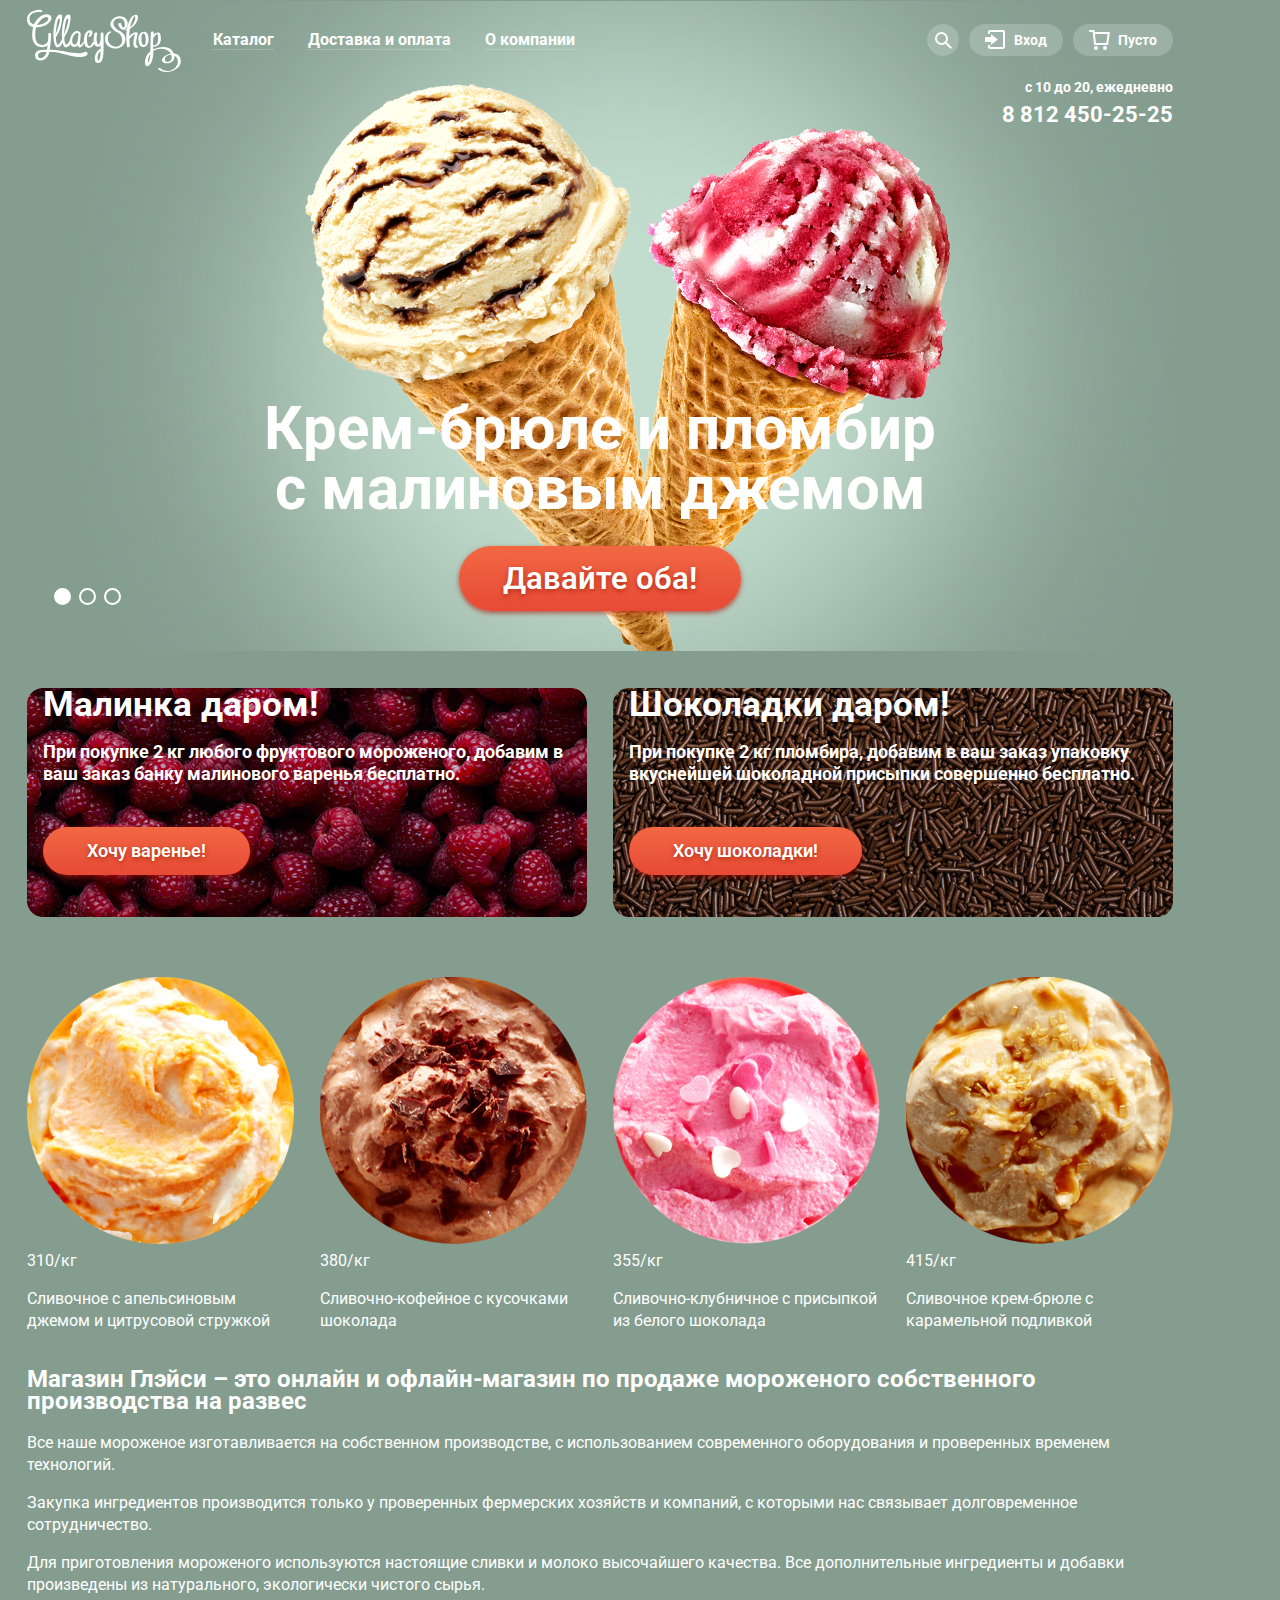
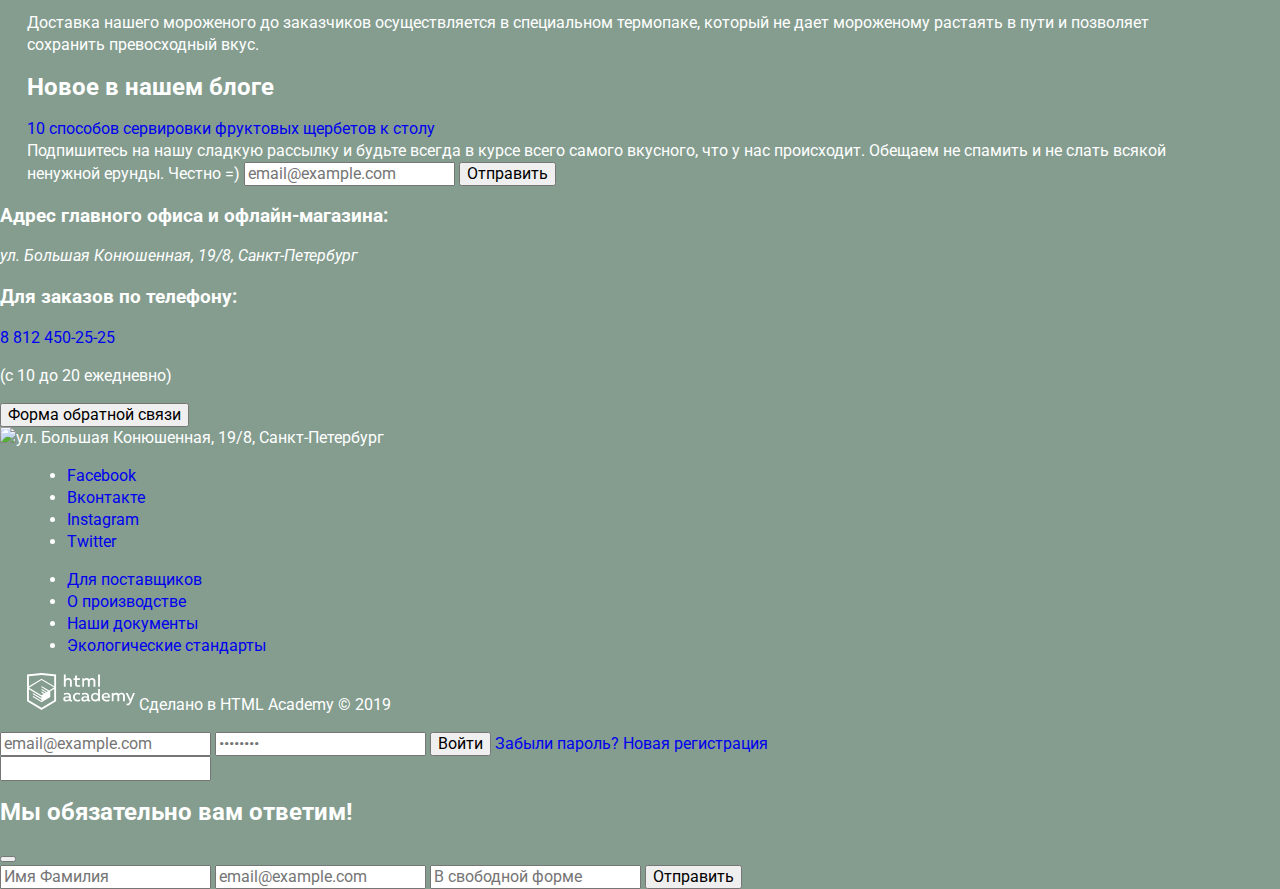
==== commit 00b50bca: "add styles for main navigation and slider" ====
--- a/index.html
+++ b/index.html
@@ -61,17 +61,17 @@
       <section class="slider">
         <div class="container">
           <ul class="slider-list">
-            <li class="slider-item slide1 slide-current">
+            <li class="slider-item slide-1 slide-current">
               <h3 class="slide-title">
                 Крем-брюле и пломбир с малиновым джемом
               </h3>
               <a class="button slide-button" href="#">Давайте оба!</a>
             </li>
-            <li class="slider-item slide2">
+            <li class="slider-item slide-2">
               <h3 class="slide-title">Шоколадный пломбир и лимонный сорбет</h3>
               <a class="button slide-button" href="#">Давайте оба!</a>
             </li>
-            <li class="slider-item slide3">
+            <li class="slider-item slide-3">
               <h3 class="slide-title">
                 Пломбир с помадкой и клубничный щербет
               </h3>
@@ -79,14 +79,14 @@
             </li>
           </ul>
           <div class="slider-controls">
-            <button type="button" class="current "aria-label="Первый слайд" data color="green"></button>
-            <button type="button"aria-label="Второй слайд" data color="gray"></button>
-            <button type="button" aria-label="Третий слайд" data color=brown></button>
+            <button aria-label="Первый слайд" class="current " color="green" data type="button"></button>
+            <button aria-label="Второй слайд" color="gray" data type="button"></button>
+            <button aria-label="Третий слайд" color=brown data type="button"></button>
           </div>
         </div>
       </section>
       <section class="promo-offer">
-        <div class="container">
+        <div class="container promo-display-grid">
           <h2 class="visually-hidden">Специальные предложения</h2>
           <div class="promo-card-left promo-card">
             <h3 class="promo-card-title">Малинка даром!</h3>
@@ -111,28 +111,28 @@
           <h2 class="visually-hidden">Наши хиты</h2>
           <ul class="hit-list">
             <li class="hit-item">
-              <img src="img/ice-cream1.jpg" alt="" width="267" height="267" />
+              <img src="img/hit1.png" alt="" width="267" height="267" />
               <span class="price">310</span><span class="kg">/кг</span>
               <p class="item-description">
                 Сливочное с апельсиновым джемом и цитрусовой стружкой
               </p>
             </li>
             <li class="hit-item">
-              <img src="img/ice-cream2.jpg" alt="" />
+              <img src="img/hit2.png" alt="" width="267" height="267"/>
               <span class="price">380</span><span class="kg">/кг</span>
               <p class="item-description">
                 Сливочно-кофейное с кусочками шоколада
               </p>
             </li>
             <li class="hit-item">
-              <img src="img/ice-cream3.jpg" alt="" />
+              <img src="img/hit3.png" alt="" width="267" height="267"/>
               <span class="price">355</span><span class="kg">/кг</span>
               <p class="item-description">
                 Сливочно-клубничное с присыпкой из белого шоколада
               </p>
             </li>
             <li class="hit-item">
-              <img src="img/ice-cream4.jpg" alt="" width="267" height="267" />
+              <img src="img/hit4.png" alt="" width="267" height="267" />
               <span class="price">415</span><span class="kg">/кг</span>
               <p class="item-description">
                 Сливочное крем-брюле с карамельной подливкой
--- a/css/style.css
+++ b/css/style.css
@@ -1,60 +1,59 @@
 /*Variables*/
 
 :root {
-  --background-green: #849D8F;
-  --background-gray: #8996A6;
-  --background-brown: #9D8B84;
+  --background-green: #849d8f;
+  --background-gray: #8996a6;
+  --background-brown: #9d8b84;
 
   --promo-lightup-green: rgba(215, 242, 227, 0.75);
   --promo-lightup-blue: rgba(218, 228, 239, 0.75);
   --promo-lightup-brown: rgba(239, 224, 218, 0.75);
 
   --button-standard-orange-top: #f26843;
-  --button-standard-orange-bottom: #E74A35;
+  --button-standard-orange-bottom: #e74a35;
   --button-standard-shadow: rgba(172, 16, 0, 0.64);
   --button-text-shadow: rgba(160, 32, 11, 0.76);
-  --button-hover-shadow: #AC1000;
+  --button-hover-shadow: #ac1000;
   --button-active-shadow: #942718;
 
-  --menu-hover: #FBDED7;
-  --link-hover: #FFBC9E;
-  --menu-active: #F6B5A5;
-  --menu-current: #D07058;
-
-  --basic-white: #FFFFFF;
-  --background-off-white: #F8F7F4;
+  --menu-hover: #fbded7;
+  --link-hover: #ffbc9e;
+  --menu-active: #f6b5a5;
+  --menu-current: #d07058;
+
+  --basic-white: #ffffff;
+  --background-off-white: #f8f7f4;
   --transparent-white: rgba(255, 255, 255, 0.2);
-  --menu-active-background: #EDEDED;
+  --menu-active-background: #ededed;
   --button-active-gradient: rgba(0, 0, 0, 0.07);
   --border-gray: rgba(178, 178, 178, 0.52);
-  --table-gray: #CACAC7;
+  --table-gray: #cacac7;
   --underline: rgba(50, 50, 50, 0.2);
   --card-box-shadow: rgba(0, 0, 0, 0.2);
   --popup-background-overlay: rgba(0, 0, 0, 0.3);
   --cart-box-shadow: rgba(0, 0, 0, 0.4);
   --menu-box-shadow: #696969;
-  --middle-gray-text: #5A5A5A;
+  --middle-gray-text: #5a5a5a;
   --dark-text: #323232;
 }
 
 /*Global*/
 
-.page-body {
-  width: 1200px;
-  margin: 0;
-  padding: 0;
-  font-family: 'Roboto', Arial, sans-serif;
+.page {
+  margin: 0;
+  padding: 0;
+  font-family: "Roboto", Arial, sans-serif;
   font-size: 16px;
   line-height: 22px;
   font-weight: normal;
   color: var(--basic-white);
-  background-color: var(--background-green);
-  margin-left: auto;
-  margin-right: auto;
-}
-
-.page-wrap {
-  padding: 23px 27px 25px 27px;
+  position: relative;
+}
+
+.container {
+  width: 1200px;
+  padding: 0 27px;
+  margin: 0;
 }
 
 a {
@@ -82,6 +81,12 @@
   overflow: hidden;
 }
 
+*,
+*::before,
+*::after {
+  box-sizing: border-box;
+}
+
 /*Main navigation*/
 
 .page-header {
@@ -93,21 +98,31 @@
   align-items: center;
 }
 
+.position-relative {
+  position: relative;
+}
+
+.logo {
+  margin-top: 9px;
+}
+
 .menu-list {
   list-style: none;
   padding: 0;
   display: flex;
   align-items: flex-start;
-  margin: 0 auto 0 32px;
+  margin: 0 auto 0 19px;
 }
 
 .menu-item {
   padding: 9px 13px 9px 13px;
   color: var(--basic-white);
+  position: relative;
+  display: block;
 }
 
 .menu-item:not(:last-child) {
-  margin-right: 24px;
+  margin-right: 8px;
 }
 
 .menu-item:hover,
@@ -141,15 +156,32 @@
 }
 
 .submenu {
+  visibility: hidden;
+  opacity: 0;
+  position: absolute;
+  transition: all 0.5s ease;
+  top: 45px;
+  left: 0;
   display: none;
+  border-radius: 4px;
   list-style: none;
   margin: 0;
   padding: 13px 20px 13px 20px;
   background-color: var(--basic-white);
+  transition-duration: 0.5s;
 }
 
 .submenu-item {
-  padding: 0;
+  clear: both;
+  width: 100%;
+}
+
+.menu-item:hover > .submenu,
+.menu-item:focus-within > .submenu,
+.submenu:hover {
+  visibility: visible;
+  opacity: 1;
+  display: block;
 }
 
 .new-items {
@@ -171,22 +203,10 @@
 .new-items a {
   font-weight: bold;
   line-height: 18px;
-
 }
 
 .submenu-item a:hover {
   background-color: var(--menu-hover);
-}
-
-.search-button::before {
-  content: "";
-  width: 16px;
-  height: 16px;
-  background-image: url("../img/loupe.svg");
-  background-position: center center;
-  background-repeat: no-repeat;
-  position: absolute;
-  padding: 8px;
 }
 
 .search-button {
@@ -197,54 +217,10 @@
   background: var(--transparent-white);
   position: relative;
   margin-right: 10px;
-}
-
-.login-button::before {
-  content: "";
-  width: 20px;
-  height: 19px;
-  background-image: url("../img/entrance.svg");
-  background-position: 0 0;
-  background-repeat: no-repeat;
-  position: absolute;
-  left: 16px;
-}
-
-.login-button {
-  display: block;
-  padding: 8px 16px 8px 44px;
-  border-radius: 20px;
-  background: var(--transparent-white);
-  position: relative;
-  color: var(--basic-white);
-  font-weight: bold;
-  font-size: 14px;
-  line-height: 16px;
-  margin-right: 10px;
-}
-
-.search-button:hover,
-.search-button:focus,
-.login-button:hover,
-.login-button:focus,
-.empty-cart:hover,
-.empty-cart:focus {
-  background-color: var(--basic-white);
-  color: var(--dark-text);
-}
-
-.empty-cart::before {
-  content: "";
-  width: 21px;
-  height: 20px;
-  background-image: url("../img/basket.svg");
-  background-position: 0 0;
-  background-repeat: no-repeat;
-  position: absolute;
-  left: 16px;
-}
-
-.empty-cart {
+  padding: 8px;
+}
+
+.nav-button {
   display: block;
   padding: 8px 16px 8px 45px;
   border-radius: 20px;
@@ -256,9 +232,34 @@
   line-height: 16px;
 }
 
+.login-button {
+  margin-right: 10px;
+}
+
+.nav-button svg {
+  position: absolute;
+  left: 16px;
+  top: 6px;
+}
+
+.search-button:hover,
+.search-button:focus,
+.nav-button:hover,
+.nav-button:focus {
+  background-color: var(--basic-white);
+  color: var(--dark-text);
+}
+
+.search-button:hover svg,
+.search-button:focus svg,
+.nav-button:hover svg,
+.nav-button:focus svg {
+  fill: var(--dark-text);
+}
+
 .info {
   position: absolute;
-  right: 0;
+  right: 27px;
   font-weight: bold;
   font-size: 14px;
   line-height: 16px;
@@ -272,6 +273,7 @@
   font-size: 22px;
   line-height: 24px;
   color: var(--basic-white);
+  border-bottom: 1px solid transparent;
 }
 
 .info a:hover,
@@ -282,29 +284,28 @@
 
 /*Slider*/
 
-.slider1 {
+.background-green {
   background-color: var(--background-green);
+}
+
+.background-gray {
+  background-color: var(--background-gray);
+}
+
+.background-brown {
+  background-color: var(--background-brown);
+}
+
+.slide-1 {
   background-image: url("../img/slider-1.png");
 }
 
-.slider2 {
-  background-color: var(--background-gray);
+.slide-2 {
   background-image: url("../img/slider-2.png");
 }
 
-.slider3 {
-  background-color: var(--background-brown);
+.slide-3 {
   background-image: url("../img/slider-3.png");
-}
-
-.main-page-wrap {
-  background-repeat: no-repeat;
-  background-position: top center;
-  position: relative;
-}
-
-.slider {
-  position: relative;
 }
 
 .slider-list {
@@ -312,15 +313,20 @@
   margin: 0;
   padding: 0;
   text-align: center;
-  padding-top: 321px;
-}
-
-.slide {
+}
+
+.slider-item {
+  list-style: none;
+  margin: 0;
+  padding: 0;
   display: none;
 }
 
 .slide-current {
   display: block;
+  top: 0;
+  background-repeat: no-repeat;
+  margin-top: -78px;
 }
 
 .slide-title {
@@ -329,6 +335,7 @@
   font-size: 60px;
   line-height: 60px;
   font-weight: bold;
+  padding-top: 398px;
 }
 
 .button {
@@ -342,29 +349,52 @@
   vertical-align: top;
   text-decoration: none;
   text-shadow: 0 2px 5px var(--button-text-shadow);
-  background: linear-gradient(180deg,  var(--button-standard-orange-top) 0%, var(--button-standard-orange-bottom) 100%);
+  background: linear-gradient(
+    180deg,
+    var(--button-standard-orange-top) 0%,
+    var(--button-standard-orange-bottom) 100%
+  );
   border-radius: 50px;
   box-shadow: 0 2px 5px var(--button-standard-shadow);
   border: none;
   cursor: pointer;
+  margin-bottom: 40px;
 }
 
 .button:hover,
 .button:focus {
-  background: linear-gradient(0deg, var(--transparent-white), var(--transparent-white)), linear-gradient(180deg, var(--button-standard-orange-top) 0%, var(--button-standard-orange-bottom) 100%);
+  background: linear-gradient(
+    0deg,
+    var(--transparent-white),
+    var(--transparent-white)
+  ),
+  linear-gradient(
+    180deg,
+    var(--button-standard-orange-top) 0%,
+    var(--button-standard-orange-bottom) 100%
+  );
   box-shadow: 0 2px 2px var(--button-hover-shadow);
 }
 
 .button:active {
-  background: linear-gradient(0deg, var(--button-active-gradient), var(--button-active-gradient)), linear-gradient(180deg, var(--button-standard-orange-top) 0%, var(--button-standard-orange-bottom) 100%);
+  background: linear-gradient(
+    0deg,
+    var(--button-active-gradient),
+    var(--button-active-gradient)
+  ),
+  linear-gradient(
+    180deg,
+    var(--button-standard-orange-top) 0%,
+    var(--button-standard-orange-bottom) 100%
+  );
   box-shadow: inset 0 2px 2px var(--button-active-shadow);
 }
 
 .slider-controls {
-  position: absolute;
+  position: relative;
   bottom: 63px;
-  left: 0;
-  z-index: 20;
+  left: 27px;
+  z-index: 2;
   display: flex;
   width: 67px;
   justify-content: space-between;
@@ -375,30 +405,30 @@
   width: 17px;
   height: 17px;
   background-color: transparent;
-  border: 2px solid #ffffff;
+  border: 2px solid var(--basic-white);
   border-radius: 50%;
   cursor: pointer;
 }
 
 .slider-controls .current {
-  background-color: #ffffff;
+  background-color: var(--basic-white);
 }
 
 /*Promo*/
 
-.promo-offer {
+.promo-display-grid {
   display: grid;
   grid-template-columns: 1fr 1fr;
   grid-gap: 26px;
-  margin-top: 40px;
+  margin-bottom: 40px;
 }
 
 .promo-card-left {
-  background-image: url("../img/raspberries-background.jpg");
+  background-image: url("../img/raspberry-background.png");
 }
 
 .promo-card-right {
-  background-image: url("../img/chocolate-background.jpg");
+  background-image: url("../img/chocolate-background.png");
 }
 
 .promo-card-title {
@@ -437,23 +467,17 @@
 .hit-list {
   list-style: none;
   margin: 0;
-  margin-top: 40px;
   padding: 0;
   display: grid;
   grid-template-columns: repeat(4, 1fr);
   grid-gap: 26px;
 }
 
-.hit-item img {
-  border-radius: 50%;
-
-}
-
 .hit-item {
   position: relative;
 }
 
-.hit-item img::before {
+.hit-item img::after {
   content: "";
   width: 61px;
   height: 61px;
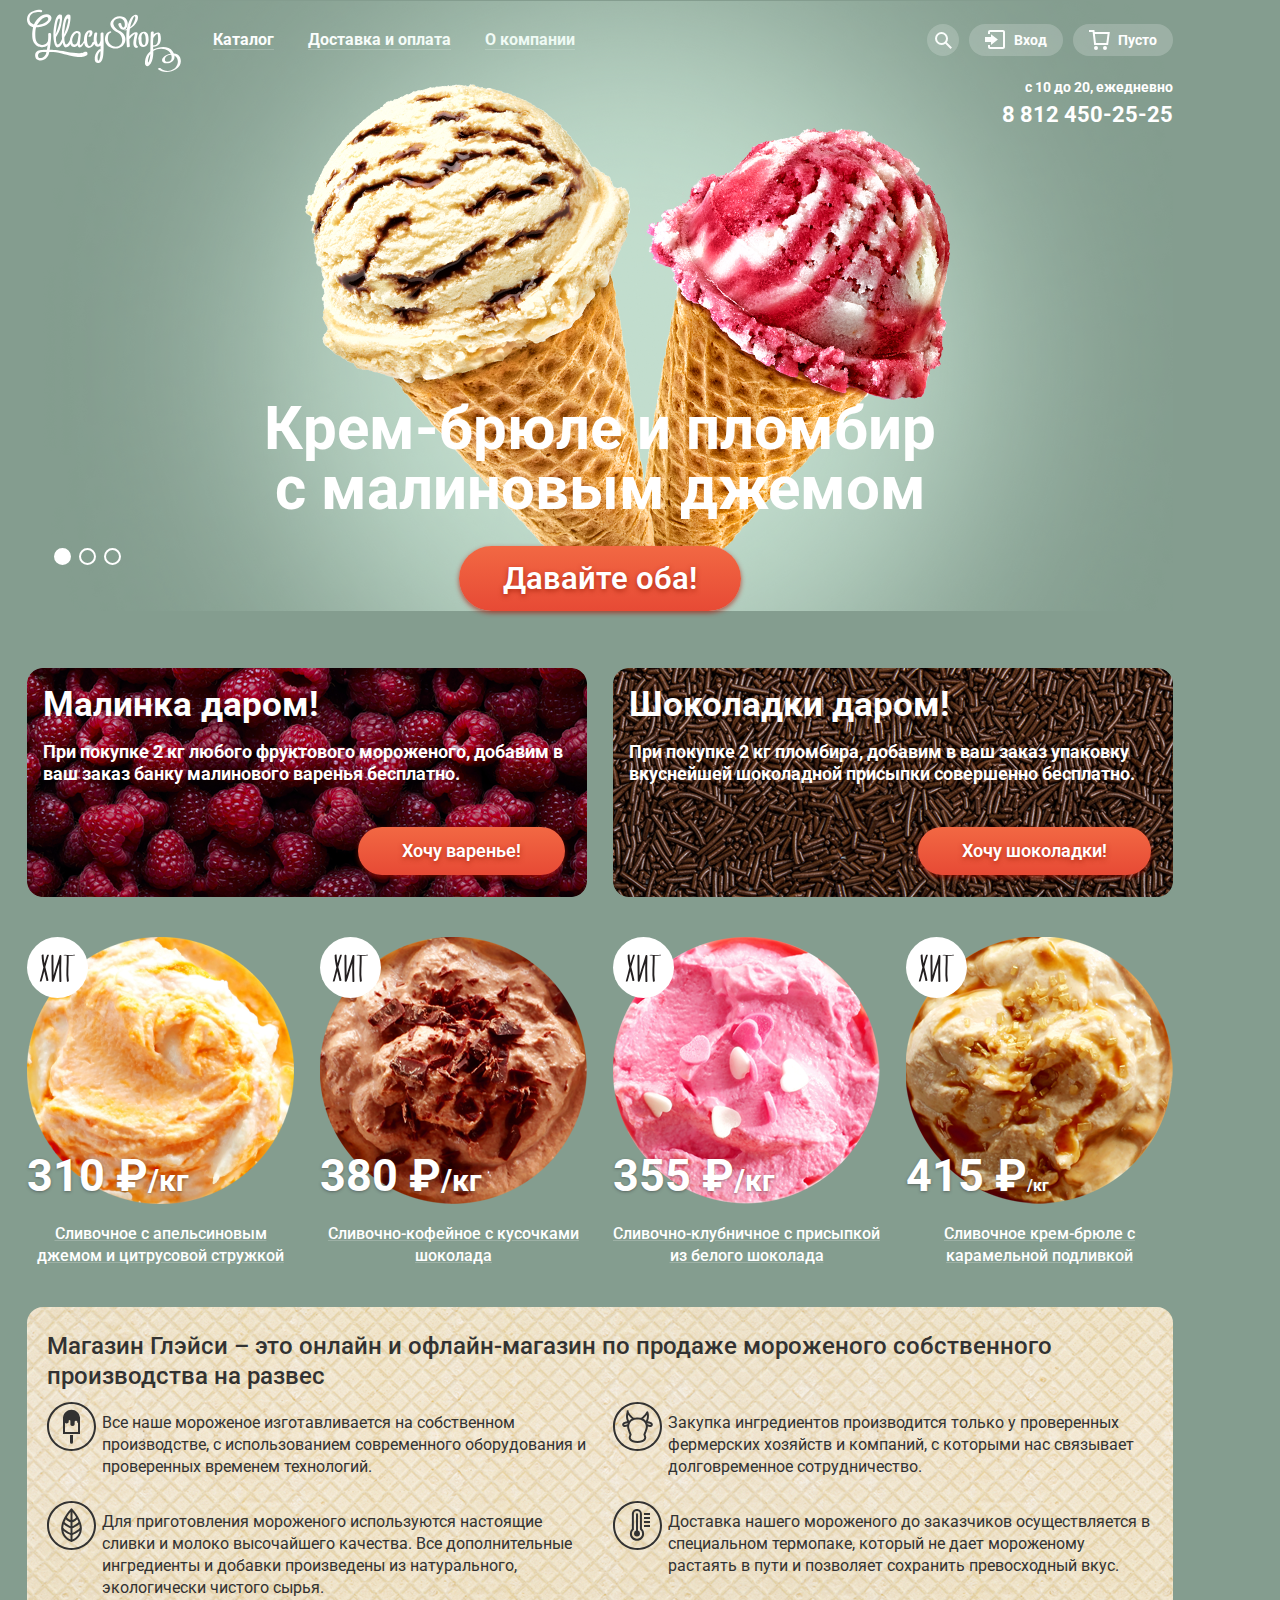
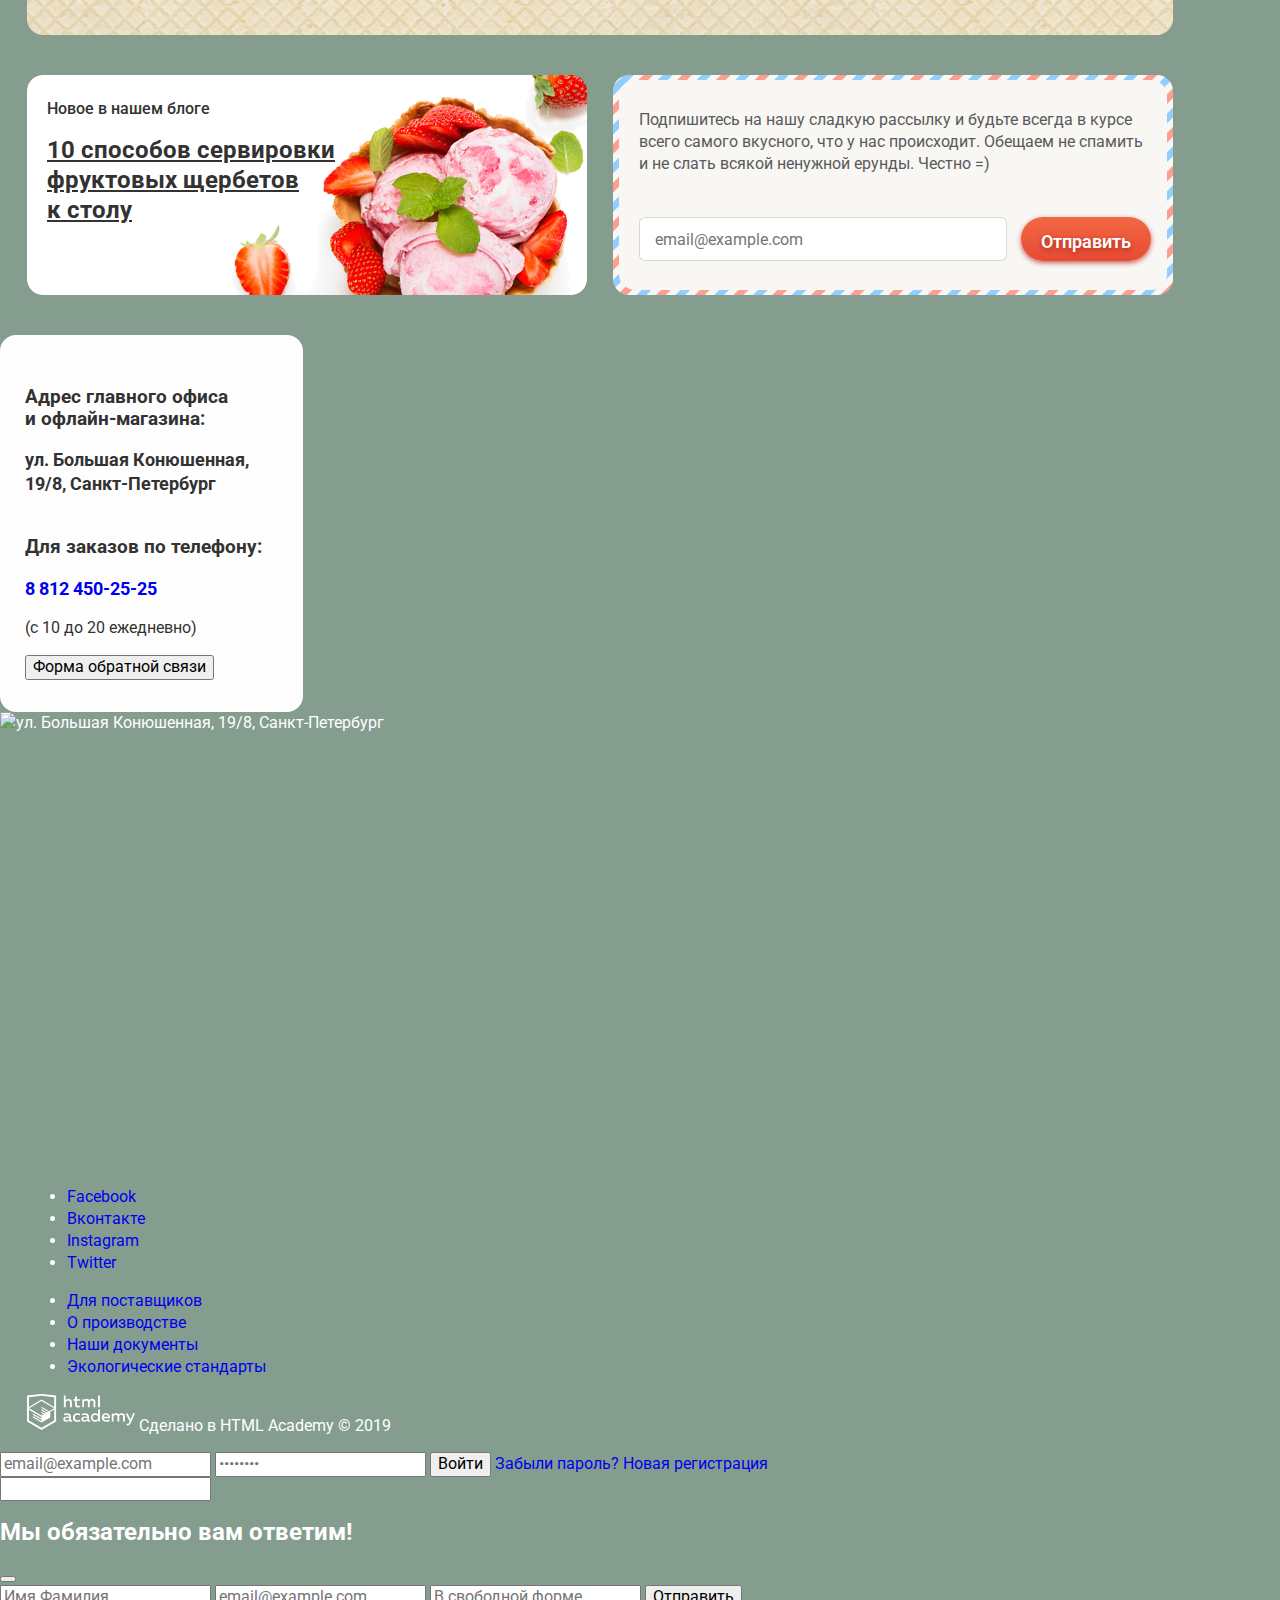
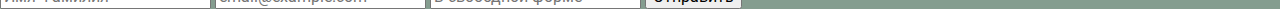
==== commit d1c17ce3: "initial commit" ====
--- a/index.html
+++ b/index.html
@@ -50,10 +50,10 @@
               Пусто
           </a>
         </nav>
-        <div class="info">
+        <p class="info">
           с 10 до 20, ежедневно <br />
           <a href="tel:+78124502525">8 812 450-25-25</a>
-        </div>
+        </p>
       </div>
     </header>
     <main class="page-content">
@@ -79,14 +79,14 @@
             </li>
           </ul>
           <div class="slider-controls">
-            <button aria-label="Первый слайд" class="current " color="green" data type="button"></button>
+            <button aria-label="Первый слайд" class="current" color="green" data type="button"></button>
             <button aria-label="Второй слайд" color="gray" data type="button"></button>
             <button aria-label="Третий слайд" color=brown data type="button"></button>
           </div>
         </div>
       </section>
       <section class="promo-offer">
-        <div class="container promo-display-grid">
+        <div class="container two-cloumn-grid">
           <h2 class="visually-hidden">Специальные предложения</h2>
           <div class="promo-card-left promo-card">
             <h3 class="promo-card-title">Малинка даром!</h3>
@@ -111,29 +111,37 @@
           <h2 class="visually-hidden">Наши хиты</h2>
           <ul class="hit-list">
             <li class="hit-item">
-              <img src="img/hit1.png" alt="" width="267" height="267" />
-              <span class="price">310</span><span class="kg">/кг</span>
+              <img src="img/hit1.png" class="hit-item-img" alt="Сливочное с апельсиновым джемом и цитрусовой стружкой" width="267" height="267" />
+              <div class="price-info">
+                <span class="price">310 ₽</span><span class="weight">/кг</span>
+              </div> 
               <p class="item-description">
                 Сливочное с апельсиновым джемом и цитрусовой стружкой
               </p>
             </li>
             <li class="hit-item">
-              <img src="img/hit2.png" alt="" width="267" height="267"/>
-              <span class="price">380</span><span class="kg">/кг</span>
+              <img src="img/hit2.png" alt="Сливочно-кофейное с кусочками шоколада" width="267" height="267"/>
+              <div class="price-info">
+                <span class="price">380 ₽</span><span class="weight">/кг</span>
+              </div>  
               <p class="item-description">
                 Сливочно-кофейное с кусочками шоколада
               </p>
             </li>
             <li class="hit-item">
-              <img src="img/hit3.png" alt="" width="267" height="267"/>
-              <span class="price">355</span><span class="kg">/кг</span>
+              <img src="img/hit3.png" alt="Сливочно-клубничное с присыпкой из белого шоколада" width="267" height="267"/>
+              <div class="price-info">
+                <span class="price">355 ₽</span><span class="weight">/кг</span>
+              </div> 
               <p class="item-description">
                 Сливочно-клубничное с присыпкой из белого шоколада
               </p>
             </li>
             <li class="hit-item">
-              <img src="img/hit4.png" alt="" width="267" height="267" />
-              <span class="price">415</span><span class="kg">/кг</span>
+              <img src="img/hit4.png" alt="Сливочное крем-брюле с&nbsp;карамельной подливкой" width="267" height="267" />
+              <div class="price-info">
+                <span class="price">415 ₽</span><span class="kg">/кг</span>
+              </div> 
               <p class="item-description">
                 Сливочное крем-брюле с карамельной подливкой
               </p>
@@ -143,76 +151,75 @@
       </section>
       <section class="about-gllacy">
         <div class="container">
-          <h2>
-            Магазин Глэйси – это онлайн и офлайн-магазин по продаже мороженого
-            собственного производства на развес
-          </h2>
-          <div class="about-content">
-            <p class="about-text">
-              Все наше мороженое изготавливается на собственном производстве, с
-              использованием современного оборудования и проверенных временем
-              технологий.
-            </p>
-            <p class="about-text">
-              Закупка ингредиентов производится только у проверенных фермерских
-              хозяйств и компаний, с которыми нас связывает долговременное
-              сотрудничество.
-            </p>
-            <p class="about-text">
-              Для приготовления мороженого используются настоящие сливки и
-              молоко высочайшего качества. Все дополнительные ингредиенты и
-              добавки произведены из натурального, экологически чистого сырья.
-            </p>
-            <p class="about-text">
-              Доставка нашего мороженого до заказчиков осуществляется в
-              специальном термопаке, который не дает мороженому растаять в пути
-              и позволяет сохранить превосходный вкус.
-            </p>
+          <div class="about-gllacy-container">
+            <h2 class="about-gllacy-title">
+              Магазин Глэйси – это онлайн и офлайн-магазин по продаже мороженого
+              собственного производства на развес
+            </h2>
+            <div class="about-content">
+              <p class="about-text text-content-icon ice-cream-icon">
+                Все наше мороженое изготавливается на собственном производстве, с
+                использованием современного оборудования и проверенных временем
+                технологий.
+              </p>
+              <p class="about-text text-content-icon cow-icon">
+                Закупка ингредиентов производится только у проверенных фермерских
+                хозяйств и компаний, с которыми нас связывает долговременное
+                сотрудничество.
+              </p>
+              <p class="about-text text-content-icon leaf-icon">
+                Для приготовления мороженого используются настоящие сливки и
+                молоко высочайшего качества. Все дополнительные ингредиенты и
+                добавки произведены из натурального, экологически чистого сырья.
+              </p>
+              <p class="about-text text-content-icon thermometer-icon">
+                Доставка нашего мороженого до заказчиков осуществляется в
+                специальном термопаке, который не дает мороженому растаять в пути
+                и позволяет сохранить превосходный вкус.
+              </p>
+            </div>
           </div>
         </div>
       </section>
-      <div>
-        <div class="container">
-          <article class="new-blogpost">
-            <h2>Новое в нашем блоге</h2>
-            <a href="#" class="new-post"
-              >10 способов сервировки фруктовых щербетов к столу</a
-            >
-          </article>
+      <div class="container two-cloumn-grid">
+        <article class="new-blogpost">
+          <h2 class="new-blogpost-title">Новое в нашем блоге</h2>
+          <a href="#" class="new-blogpost-link">
+            10 способов сервировки <br>фруктовых щербетов <br>к столу
+          </a>
+        </article>
+        <section class="newsletter-wrap">
           <div class="newsletter-signup">
             <h2 class="visually-hidden">Подпишись на наши новости</h2>
+            <p class="newsletter-signup-text">
+              Подпишитесь на нашу сладкую рассылку и будьте всегда в курсе
+              всего самого вкусного, что у нас происходит. Обещаем не спамить
+              и не слать всякой ненужной ерунды. Честно =)
+            </p>
             <form action="https://echo.htmlacademy.ru" method="post">
-              <label for="email-signup"
-                >Подпишитесь на нашу сладкую рассылку и будьте всегда в курсе
-                всего самого вкусного, что у нас происходит. Обещаем не спамить
-                и не слать всякой ненужной ерунды. Честно =)</label
-              >
-              <input
-                type="email"
-                id="email-signup"
-                placeholder="email@example.com"
-              />
-              <button type="submit" class="standard-button">Отправить</button>
+              <input type="email" class="email-signup" id="email-signup" placeholder="email@example.com"/>
+              <button type="submit" class="button signup-button">Отправить</button>
             </form>
-          </div>
-        </div>
+          </div> 
+        </section>
       </div>
-      <section>
+      <section class="contact-info">
         <h2 class="visually-hidden">Контактная информация</h2>
         <div class="contacts">
-          <h3>Адрес главного офиса и офлайн-магазина:</h3>
+          <h3 class="contacts-title">Адрес главного офиса <br>и офлайн-магазина:</h3>
           <address>ул. Большая Конюшенная, 19/8, Санкт-Петербург</address>
-          <h3>Для заказов по телефону:</h3>
+          <h3 class="contacts-title">Для заказов по телефону:</h3>
           <a href="tel:+78124502525">8 812 450-25-25</a>
           <p>(с 10 до 20 ежедневно)</p>
           <button type="button" class="standard-button">
             Форма обратной связи
           </button>
         </div>
-        <div class="map">
+        <section class="map">
           <h3 class="visually-hidden">Gllacy на карте</h3>
           <img src="" alt="ул. Большая Конюшенная, 19/8, Санкт-Петербург" />
-        </div>
+          <iframe src="https://www.google.com/maps/embed?pb=!1m18!1m12!1m3!1d1998.5880778605506!2d30.32561159055991!3d59.938977136977975!2m3!1f0!2f0!3f0!3m2!1i1024!2i768!4f13.1!3m3!1m2!1s0x4696310fca145cc1%3A0x42b32648d8238007!2z0JHQvtC70YzRiNCw0Y8g0JrQvtC90Y7RiNC10L3QvdCw0Y8g0YPQuy4sIDE5LzgsINCh0LDQvdC60YIt0J_QtdGC0LXRgNCx0YPRgNCzLCAxOTExODY!5e0!3m2!1sru!2sru!4v1594121159766!5m2!1sru!2sru" width="1200" height="430" frameborder="0" style="border:0;" allowfullscreen="" aria-hidden="false" tabindex="0"></iframe>
+        </section>
       </section>
     </main>
     <footer class="page-footer">
--- a/css/style.css
+++ b/css/style.css
@@ -22,7 +22,8 @@
   --menu-current: #d07058;
 
   --basic-white: #ffffff;
-  --background-off-white: #f8f7f4;
+  --background-off-white-cool: #fefefe;
+  --background-off-white-warm: #f8f7f4;
   --transparent-white: rgba(255, 255, 255, 0.2);
   --menu-active-background: #ededed;
   --button-active-gradient: rgba(0, 0, 0, 0.07);
@@ -32,6 +33,7 @@
   --card-box-shadow: rgba(0, 0, 0, 0.2);
   --popup-background-overlay: rgba(0, 0, 0, 0.3);
   --cart-box-shadow: rgba(0, 0, 0, 0.4);
+  --text-shadow-price: rgba(49, 50, 53, 0.5);
   --menu-box-shadow: #696969;
   --middle-gray-text: #5a5a5a;
   --dark-text: #323232;
@@ -258,6 +260,8 @@
 }
 
 .info {
+  margin: 0;
+  padding: 0;
   position: absolute;
   right: 27px;
   font-weight: bold;
@@ -284,6 +288,12 @@
 
 /*Slider*/
 
+.page-content {
+  display: grid;
+  grid-template-rows: repeat(5, auto);
+  grid-gap: 40px;
+}
+
 .background-green {
   background-color: var(--background-green);
 }
@@ -324,6 +334,7 @@
 
 .slide-current {
   display: block;
+  position: relative;
   top: 0;
   background-repeat: no-repeat;
   margin-top: -78px;
@@ -358,35 +369,34 @@
   box-shadow: 0 2px 5px var(--button-standard-shadow);
   border: none;
   cursor: pointer;
-  margin-bottom: 40px;
 }
 
 .button:hover,
 .button:focus {
   background: linear-gradient(
-    0deg,
-    var(--transparent-white),
-    var(--transparent-white)
-  ),
-  linear-gradient(
-    180deg,
-    var(--button-standard-orange-top) 0%,
-    var(--button-standard-orange-bottom) 100%
-  );
+      0deg,
+      var(--transparent-white),
+      var(--transparent-white)
+    ),
+    linear-gradient(
+      180deg,
+      var(--button-standard-orange-top) 0%,
+      var(--button-standard-orange-bottom) 100%
+    );
   box-shadow: 0 2px 2px var(--button-hover-shadow);
 }
 
 .button:active {
   background: linear-gradient(
-    0deg,
-    var(--button-active-gradient),
-    var(--button-active-gradient)
-  ),
-  linear-gradient(
-    180deg,
-    var(--button-standard-orange-top) 0%,
-    var(--button-standard-orange-bottom) 100%
-  );
+      0deg,
+      var(--button-active-gradient),
+      var(--button-active-gradient)
+    ),
+    linear-gradient(
+      180deg,
+      var(--button-standard-orange-top) 0%,
+      var(--button-standard-orange-bottom) 100%
+    );
   box-shadow: inset 0 2px 2px var(--button-active-shadow);
 }
 
@@ -416,11 +426,10 @@
 
 /*Promo*/
 
-.promo-display-grid {
+.two-cloumn-grid {
   display: grid;
-  grid-template-columns: 1fr 1fr;
+  grid-template-columns: 560px 560px;
   grid-gap: 26px;
-  margin-bottom: 40px;
 }
 
 .promo-card-left {
@@ -442,9 +451,9 @@
 
 .promo-card {
   background-repeat: no-repeat;
-  background-position: center center;
-  border-radius: 16px;
   padding: 16px 22px 22px 16px;
+  display: flex;
+  flex-direction: column;
 }
 
 .promo-card p {
@@ -453,13 +462,14 @@
   font-weight: bold;
   font-size: 18px;
   line-height: 22px;
+  margin-bottom: 42px;
 }
 
 .promo-card a {
   font-size: 18px;
   line-height: 24px;
-  margin-top: 42px;
-  margin-left: auto;
+  /* margin-left: auto; */
+  align-self: flex-end;
 }
 
 /*best sellers*/
@@ -469,7 +479,7 @@
   margin: 0;
   padding: 0;
   display: grid;
-  grid-template-columns: repeat(4, 1fr);
+  grid-template-columns: repeat(4, 267px);
   grid-gap: 26px;
 }
 
@@ -477,14 +487,212 @@
   position: relative;
 }
 
-.hit-item img::after {
+.hit-item::before {
   content: "";
   width: 61px;
   height: 61px;
   background-image: url("../img/hit.svg");
-  background-repeat: no-repeat;
-  background-position: left top;
+  background-position: center;
   position: absolute;
   top: 0;
   left: 0;
 }
+
+.price-info {
+  position: absolute;
+  top: 216px;
+  left: 0;
+  font-weight: bold;
+  text-shadow: 0px 1px 3px var(--text-shadow-price);
+}
+
+.price {
+  font-size: 45px;
+  line-height: 45px;
+}
+
+.weight {
+  font-size: 30px;
+  line-height: 35px;
+}
+
+.hit-item img {
+  margin-bottom: 13px;
+}
+
+.item-description {
+  padding: 0;
+  margin: 0;
+  text-align: center;
+  font-weight: 500;
+  font-size: 16px;
+  line-height: 22px;
+  text-decoration: underline;
+  text-decoration-color: var(--transparent-white);
+}
+
+/* about Gllacy */
+
+.about-gllacy-container {
+  background: url(../img/waffle-pattern.jpg);
+  border-radius: 16px;
+  padding: 24px 20px 36px;
+  color: var(--dark-text);
+}
+
+.about-gllacy-title {
+  font-weight: 500;
+  font-size: 24px;
+  line-height: 30px;
+  margin: 0;
+  padding: 0;
+  margin-bottom: 21px;
+}
+
+.about-content {
+  display: grid;
+  grid-template-columns: 1fr 1fr;
+  grid-column-gap: 26px;
+  grid-row-gap: 33px;
+}
+
+.about-text {
+  padding: 0px;
+  margin: 0px;
+  padding-left: 55px;
+  position: relative;
+}
+
+.text-content-icon::before {
+  content: "";
+  background-repeat: no-repeat no-repeat;
+  position: absolute;
+  top: -10px;
+  left: 0;
+  width: 49px;
+  height: 49px;
+}
+
+.ice-cream-icon::before {
+  background: url(../img/ice-cream.svg);
+}
+
+.cow-icon::before {
+  background: url(../img/cow.svg);
+}
+
+.leaf-icon::before {
+  background: url(../img/eco.svg);
+}
+
+.thermometer-icon::before {
+  background: url(../img/thermometer.svg);
+}
+
+/* new blog post */
+
+.new-blogpost {
+  width: 560px;
+  height: 220px;
+  background: url(../img/strawberry-background.png);
+  background-position: center;
+  background-repeat: no-repeat;
+  padding: 23px 20px;
+}
+
+.new-blogpost-title {
+  font-weight: 500;
+  font-size: 16px;
+  line-height: 22px;
+  color: var(--dark-text);
+  margin: 0;
+  margin-bottom: 15px;
+}
+
+.new-blogpost-link {
+  font-weight: bold;
+  font-size: 24px;
+  line-height: 30px;
+  color: var(--dark-text);
+  text-decoration: underline;
+}
+
+/* subscribe */
+
+.newsletter-wrap {
+  background: url(../img/postcard-border.png);
+  background-position: center;
+  background-repeat: no-repeat;
+  padding: 5px 6px;
+}
+
+.newsletter-signup {
+  /* height: 210px; */
+  background-color: var(--background-off-white-warm);
+  color: var(--dark-text);
+  border-radius: 16px;
+  padding: 29px 16px 29px 20px;
+  color: var(--middle-gray-text);
+  font-size: 16px;
+  line-height: 22px;
+}
+
+.newsletter-signup-text {
+  margin: 0px;
+  margin-bottom: 42px;
+}
+
+.email-signup {
+  width: 368px;
+  height: 44px;
+  background: var(--basic-white);
+  border: 1px solid var(--border-gray);
+  border-radius: 6px;
+  padding: 15px;
+  margin-right: 10px;
+}
+
+.signup-button {
+  width: 130px;
+  height: 44px;
+  padding: 13px 19px;
+  font-size: 18px;
+  line-height: 24px;
+}
+
+/*contact info */
+
+.contact-info {
+  width: 1200px;
+}
+
+.contacts {
+  width: 303px;
+  background: var(--background-off-white-cool);
+  border-radius: 16px;
+  color: var(--dark-text);
+  padding: 32px 25px;
+}
+
+.contscts-title {
+  font-weight: normal;
+  font-size: 14px;
+  line-height: 20px;
+  margin: 0;
+  margin-bottom: 8px;
+}
+
+.contacts address {
+  font-weight: bold;
+  font-style: normal;
+  font-size: 18px;
+  line-height: 24px;
+  margin-bottom: 40px;
+}
+
+.contacts a {
+  font-weight: bold;
+  font-style: normal;
+  font-size: 18px;
+  line-height: 24px;
+}
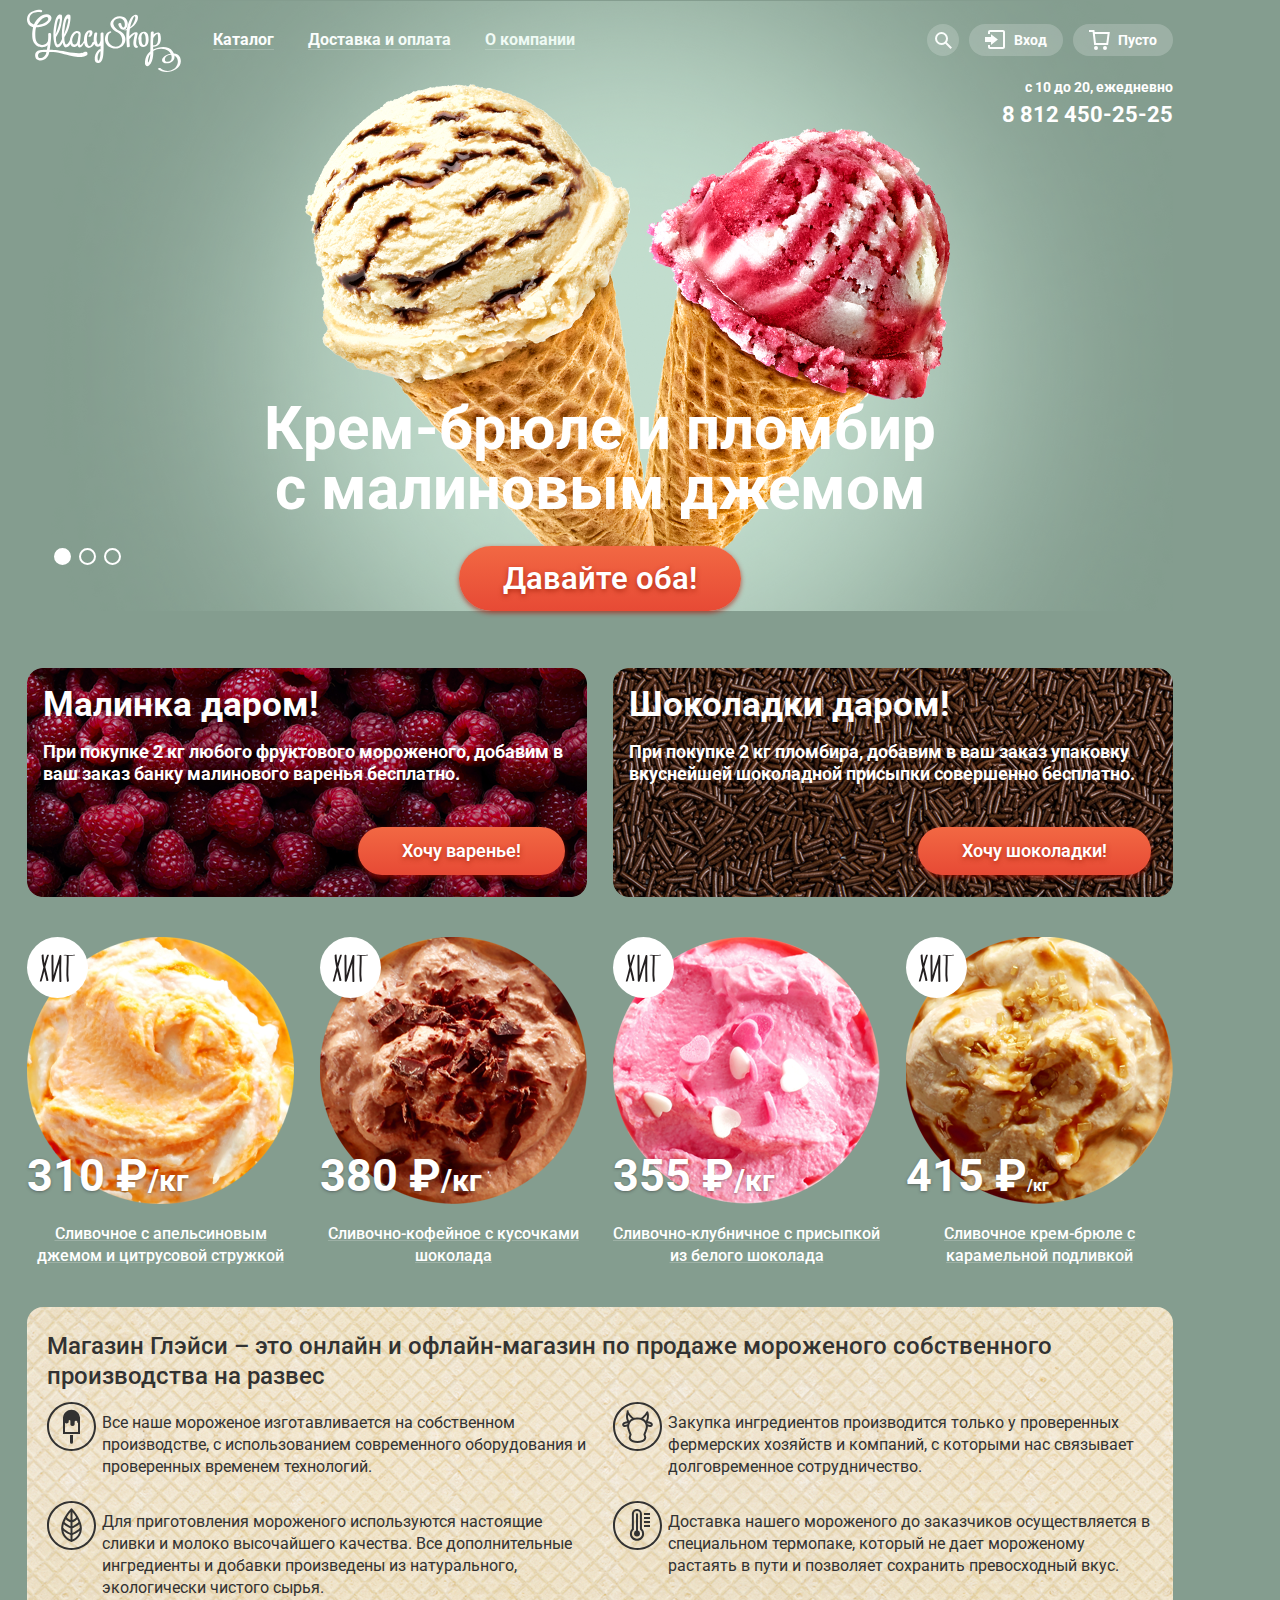
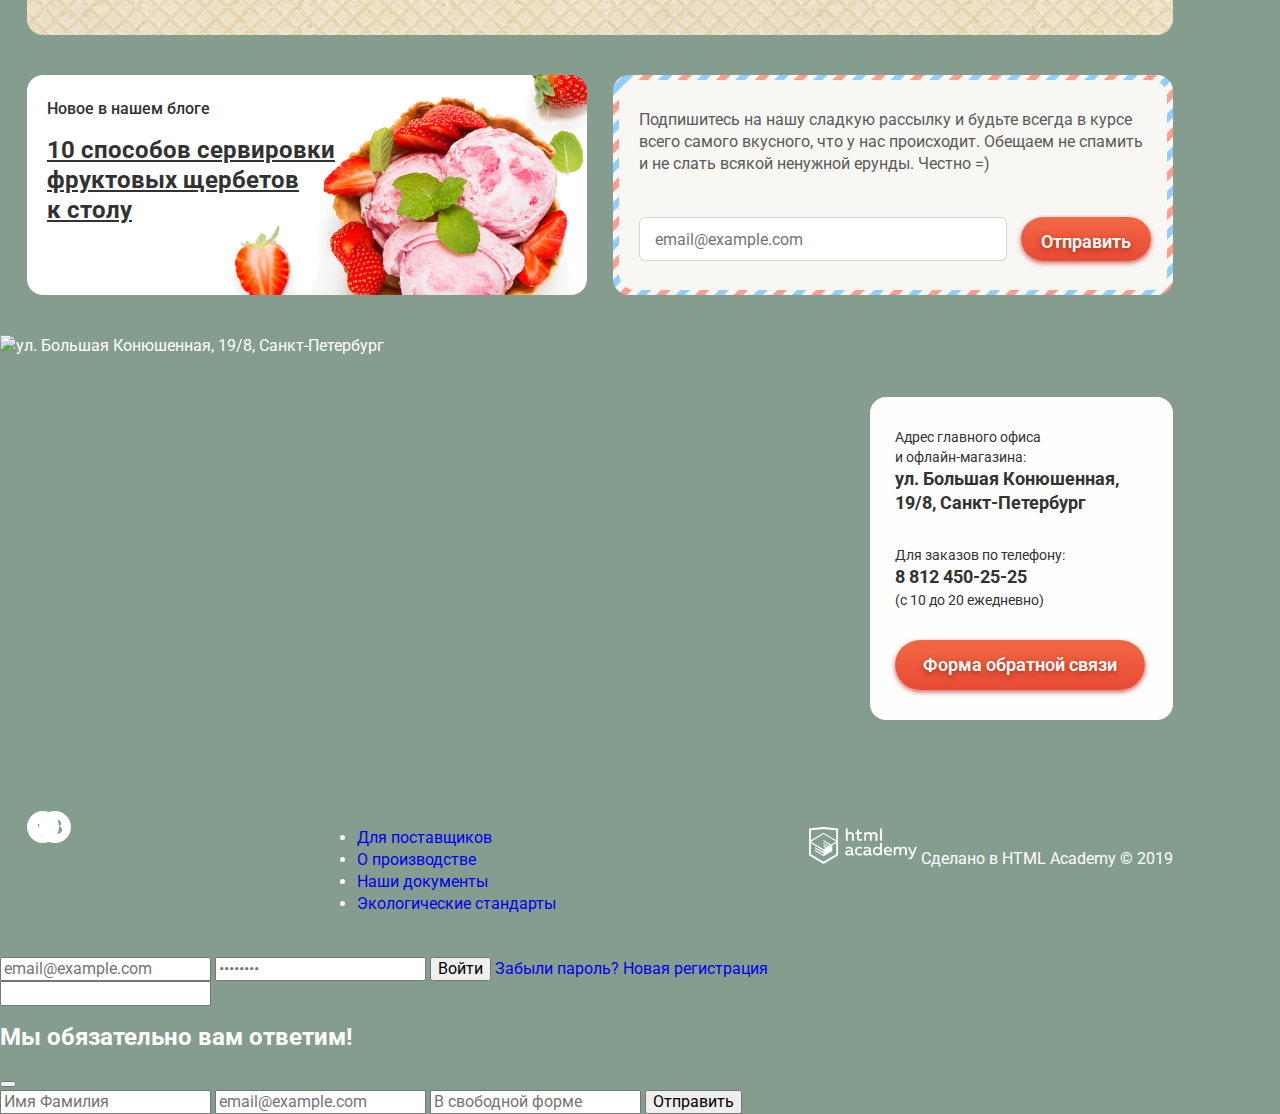
==== commit 3a9ff684: "add footer styles" ====
--- a/index.html
+++ b/index.html
@@ -210,8 +210,8 @@
           <address>ул. Большая Конюшенная, 19/8, Санкт-Петербург</address>
           <h3 class="contacts-title">Для заказов по телефону:</h3>
           <a href="tel:+78124502525">8 812 450-25-25</a>
-          <p>(с 10 до 20 ежедневно)</p>
-          <button type="button" class="standard-button">
+          <p class="contacts-text">(с 10 до 20 ежедневно)</p>
+          <button type="button" class="button feedback-button">
             Форма обратной связи
           </button>
         </div>
@@ -223,21 +223,21 @@
       </section>
     </main>
     <footer class="page-footer">
-      <div class="container">
+      <div class="container footer-display-flex">
         <section class="socials">
           <h2 class="visually-hidden">Gllacy в социальных сетях</h2>
-          <ul class="socials-list" aria-label="Facebook">
+          <ul class="socials-list">
             <li class="socials-item">
-              <a href="#">Facebook</a>
-            </li>
-            <li class="socials-item" aria-label="Вконтакте">
-              <a href="#">Вконтакте</a>
-            </li>
-            <li class="socials-item" aria-label="Instagram">
-              <a href="#">Instagram</a>
-            </li>
-            <li class="socials-item" aria-label="Twitter">
-              <a href="#">Twitter</a>
+              <a href="#" class="social-icon facebook" aria-label="Facebook"></a>
+            </li>
+            <li class="socials-item" >
+              <a href="#" class="social-icon vk" aria-label="Вконтакте"></a>
+            </li>
+            <li class="socials-item" >
+              <a href="#" class="social-icon instagram" aria-label="Instagram"></a>
+            </li>
+            <li class="socials-item" >
+              <a href="#" class="social-icon twitter" aria-label="Twitter"></a>
             </li>
           </ul>
         </section>
--- a/css/style.css
+++ b/css/style.css
@@ -664,6 +664,7 @@
 
 .contact-info {
   width: 1200px;
+  position: relative;
 }
 
 .contacts {
@@ -671,15 +672,18 @@
   background: var(--background-off-white-cool);
   border-radius: 16px;
   color: var(--dark-text);
-  padding: 32px 25px;
-}
-
-.contscts-title {
+  padding: 30px 25px;
+  position: absolute;
+  top: 62px;
+  right: 27px;
+  z-index: 3;
+}
+
+.contacts-title {
   font-weight: normal;
   font-size: 14px;
   line-height: 20px;
   margin: 0;
-  margin-bottom: 8px;
 }
 
 .contacts address {
@@ -687,12 +691,78 @@
   font-style: normal;
   font-size: 18px;
   line-height: 24px;
-  margin-bottom: 40px;
+  margin-bottom: 30px;
 }
 
 .contacts a {
+  display:block;
   font-weight: bold;
   font-style: normal;
   font-size: 18px;
   line-height: 24px;
-}
+  color: inherit;
+  border-bottom: 1px solid transparent;
+}
+
+.contacts a:hover,
+.contacts a:focus {
+  color: var(--link-hover);
+  border-bottom: 1px solid var(--transparent-white);
+}
+
+.contacts-text {
+  font-size: 14px;
+  line-height: 20px;
+  margin: 0;
+  margin-bottom: 30px;
+}
+
+.feedback-button {
+  font-size: 18px;
+  line-height: 24px;
+  padding: 13px 28px;
+}
+
+/* Footer */
+
+.footer-display-flex {
+  display: flex;
+  justify-content: space-between;
+  align-content: center;
+  padding-top: 18px;
+  padding-bottom: 26px;
+}
+
+.socials-list {
+  display: flex;
+  justify-content: flex-start;
+  list-style: none;
+  margin: 0;
+  padding: 0;
+}
+
+.socials-item:not(:last-child) {
+  margin-right: 12px;
+}
+
+.social-icon {
+  position: relative;
+}
+
+.social-icon::before {
+  content: "";
+  width: 32px;
+  height: 32px;
+  background-repeat: no-repeat;
+  background-position: center;
+  position: absolute;
+  top: 0;
+}
+
+.facebook::before {
+  background: url(../img/fb.svg);
+}
+
+.vk::before {
+  background: url(../img/vk.svg);
+}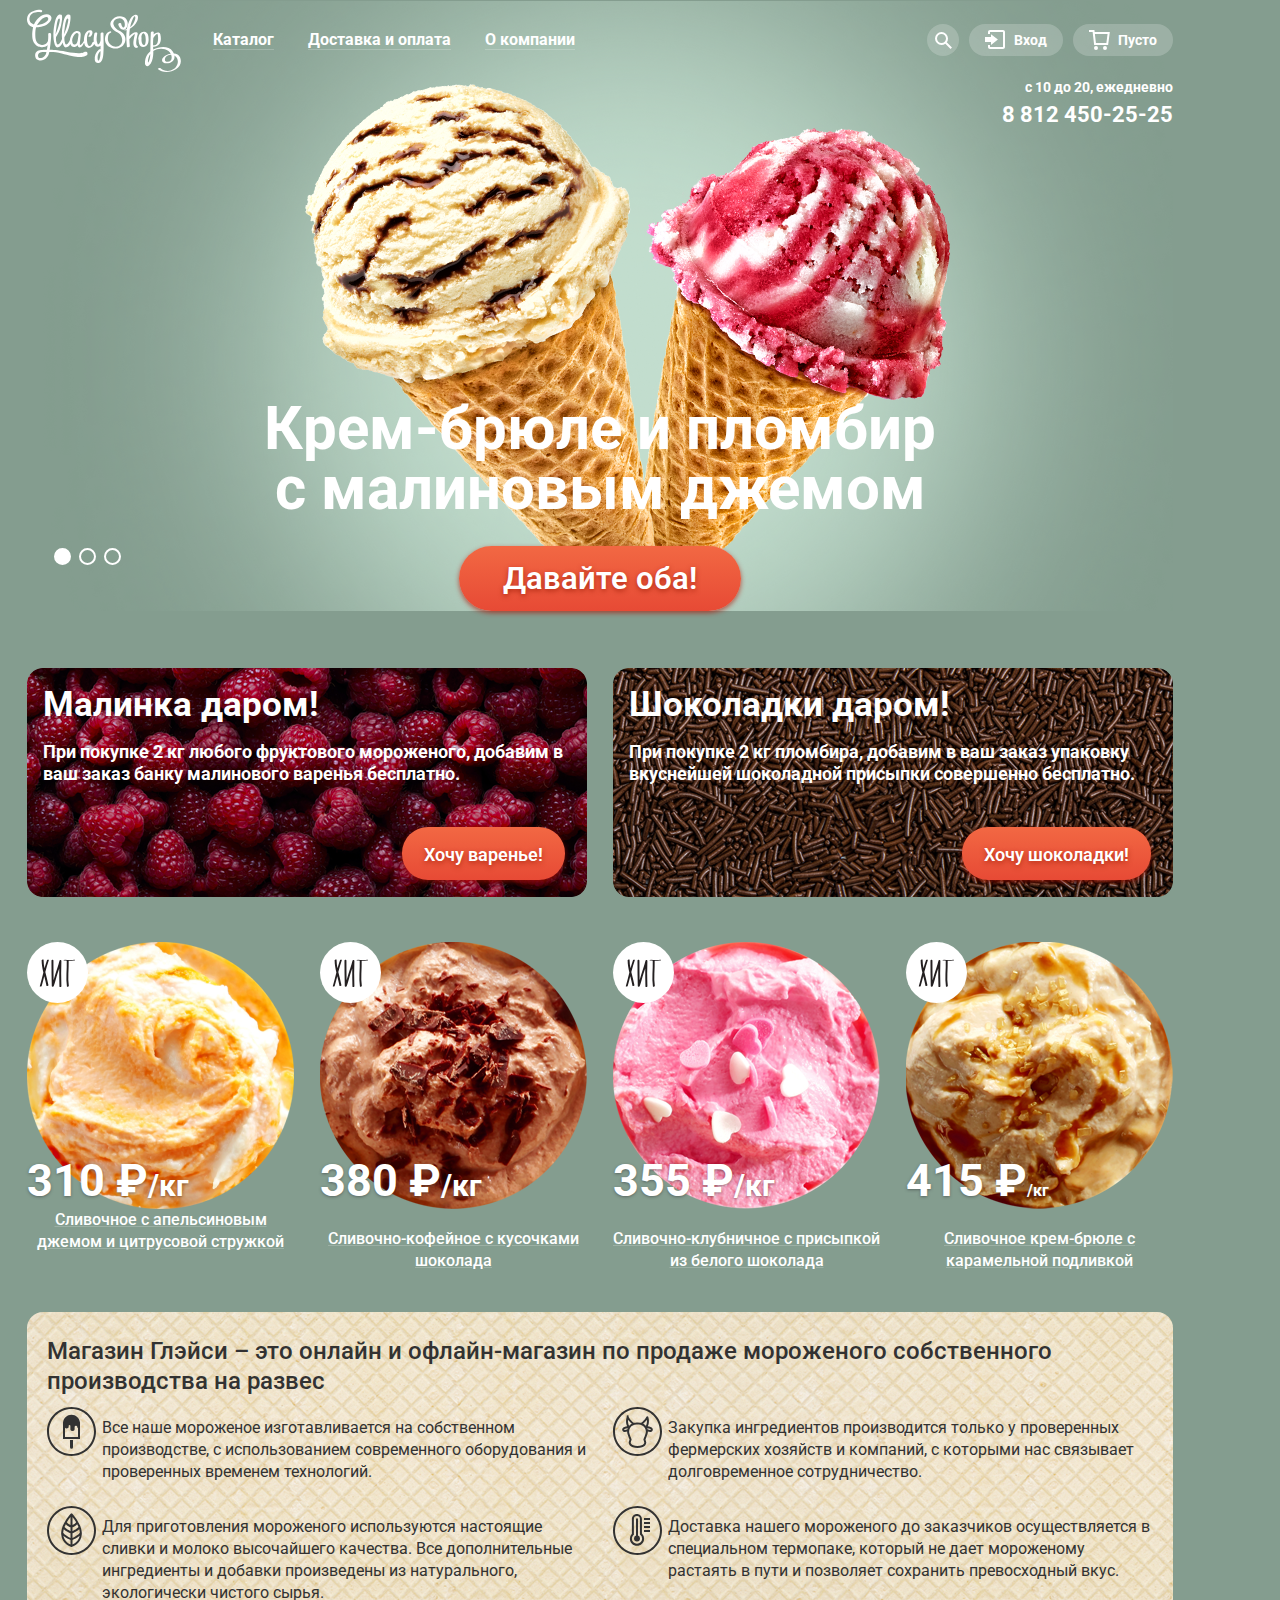
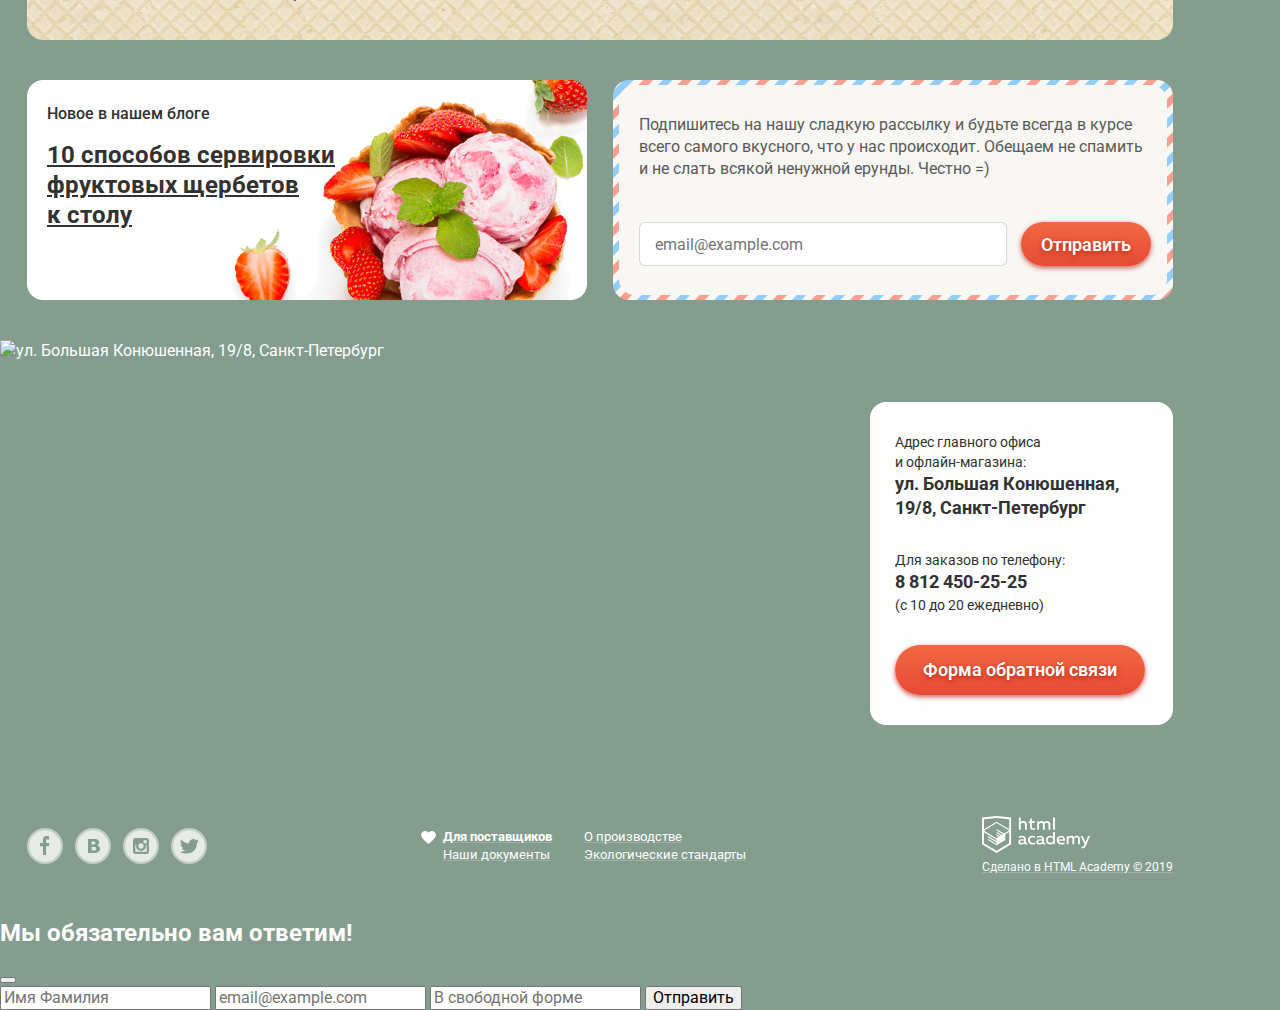
==== commit 02c3a8e0: "initial commit" ====
--- a/index.html
+++ b/index.html
@@ -38,13 +38,35 @@
             <li class="menu-item"><a href="#">Доставка и оплата</a></li>
             <li class="menu-item"><a href="#">О компании</a></li>
           </ul>
-          <a href="#" class="search-button" aria-label="Поиск">
-            <svg xmlns="http://www.w3.org/2000/svg" xmlns:xlink="http://www.w3.org/1999/xlink" width="17" height="17" viewBox="0 0 17 17" fill="#FFFFFF"><path d="M16.958 15.527L11.75 10.32A6.455 6.455 0 0 0 13 6.5 6.5 6.5 0 1 0 6.5 13a6.465 6.465 0 0 0 3.839-1.263l5.205 5.204 1.414-1.414zM6.5 11C4.019 11 2 8.981 2 6.5S4.019 2 6.5 2 11 4.019 11 6.5 8.981 11 6.5 11z"/></svg>
-          </a>
-          <a href="#" class="login-button nav-button" aria-label="Вход на сайт">
-            <svg xmlns="http://www.w3.org/2000/svg" xmlns:xlink="http://www.w3.org/1999/xlink" width="21" height="19" viewBox="0 0 21 19" fill="#FFF"><path d="M6 14.875L12.917 9.5 6 4.125v2.917H-.042v4.917H6z"/><path d="M18 0H5C3.9 0 3 .9 3 2v2h2V2h13v15H5v-2H3v2c0 1.1.9 2 2 2h13c1.1 0 2-.9 2-2V2c0-1.1-.9-2-2-2z"/></g></svg>
-            Вход
-          </a>
+          <div class="search-wraper">
+            <a href="#" class="search-button" aria-label="Поиск">
+              <svg xmlns="http://www.w3.org/2000/svg" xmlns:xlink="http://www.w3.org/1999/xlink" width="17" height="17" viewBox="0 0 17 17" fill="#FFFFFF"><path d="M16.958 15.527L11.75 10.32A6.455 6.455 0 0 0 13 6.5 6.5 6.5 0 1 0 6.5 13a6.465 6.465 0 0 0 3.839-1.263l5.205 5.204 1.414-1.414zM6.5 11C4.019 11 2 8.981 2 6.5S4.019 2 6.5 2 11 4.019 11 6.5 8.981 11 6.5 11z"/></svg>
+            </a>
+            <section class="search-form">
+              <label for="search" class="visually-hidden">Поиск по сайту</label>
+              <input type="text" id="search" placeholder="Крем-брюле"/>
+            </section>
+          </div>
+          <div class="login-wraper">
+            <a href="#" class="login-button nav-button" aria-label="Вход на сайт">
+              <svg xmlns="http://www.w3.org/2000/svg" xmlns:xlink="http://www.w3.org/1999/xlink" width="21" height="19" viewBox="0 0 21 19" fill="#FFF"><path d="M6 14.875L12.917 9.5 6 4.125v2.917H-.042v4.917H6z"/><path d="M18 0H5C3.9 0 3 .9 3 2v2h2V2h13v15H5v-2H3v2c0 1.1.9 2 2 2h13c1.1 0 2-.9 2-2V2c0-1.1-.9-2-2-2z"/></g></svg>
+              Вход
+            </a>
+            <section class="login">
+                <h2 class="visually-hidden">Вход в личный кабинет</h2>
+                <form action="https://echo.htmlacademy.ru" method="post" class="login-form">
+                  <label for="email" class="visually-hidden">Введите ваш e-mail</label>
+                  <input type="email" id="email" placeholder="email@example.com" />
+                  <label for="password" class="visually-hidden">Введите ваш пароль</label>
+                  <input type="password" id="password" placeholder="••••••••" />
+                  <button type="submit" class="button login-button">Войти</button>
+                  <div class="login-links">  
+                    <a href="#">Забыли пароль?</a>
+                    <a href="#">Новая регистрация</a>  
+                  </div>
+                </form>
+            </section>
+          </div>
           <a href="#" class="empty-cart nav-button" aria-label="Корзина">
               <svg xmlns="http://www.w3.org/2000/svg" width="21" height="20" viewBox="0 0 21 20" fill="#FFF"><path d="M5.657 2.031L5.422 0H0v2h3.64l1.5 13h13.988l1.699-12.969H5.657zM17.372 13H6.922L5.888 4.031h12.66L17.372 13z"/><circle cx="6.984" cy="18" r="2"/><circle cx="15.984" cy="18" r="2"/></g></svg>
               Пусто
@@ -111,7 +133,9 @@
           <h2 class="visually-hidden">Наши хиты</h2>
           <ul class="hit-list">
             <li class="hit-item">
-              <img src="img/hit1.png" class="hit-item-img" alt="Сливочное с апельсиновым джемом и цитрусовой стружкой" width="267" height="267" />
+              <div class="icecream-image-wrap">
+                <img src="img/hit1.png" class="hit-item-img" alt="Сливочное с апельсиновым джемом и цитрусовой стружкой" width="267" height="267" />
+              </div>
               <div class="price-info">
                 <span class="price">310 ₽</span><span class="weight">/кг</span>
               </div> 
@@ -209,11 +233,9 @@
           <h3 class="contacts-title">Адрес главного офиса <br>и офлайн-магазина:</h3>
           <address>ул. Большая Конюшенная, 19/8, Санкт-Петербург</address>
           <h3 class="contacts-title">Для заказов по телефону:</h3>
-          <a href="tel:+78124502525">8 812 450-25-25</a>
+          <a href="tel:+78124502525" class="contacts-link">8 812 450-25-25</a>
           <p class="contacts-text">(с 10 до 20 ежедневно)</p>
-          <button type="button" class="button feedback-button">
-            Форма обратной связи
-          </button>
+          <a href="#" class="button feedback-button">Форма обратной связи</a>
         </div>
         <section class="map">
           <h3 class="visually-hidden">Gllacy на карте</h3>
@@ -228,38 +250,32 @@
           <h2 class="visually-hidden">Gllacy в социальных сетях</h2>
           <ul class="socials-list">
             <li class="socials-item">
-              <a href="#" class="social-icon facebook" aria-label="Facebook"></a>
+              <a href="#" class="social-icon facebook" target="_blank" aria-label="Фейсбук"></a>
             </li>
             <li class="socials-item" >
-              <a href="#" class="social-icon vk" aria-label="Вконтакте"></a>
+              <a href="#" class="social-icon vk" target="_blank" aria-label="Вконтакте"></a>
             </li>
             <li class="socials-item" >
-              <a href="#" class="social-icon instagram" aria-label="Instagram"></a>
+              <a href="#" class="social-icon instagram" target="_blank" aria-label="Инстаграм"></a>
             </li>
             <li class="socials-item" >
-              <a href="#" class="social-icon twitter" aria-label="Twitter"></a>
+              <a href="#" class="social-icon twitter" target="_blank" aria-label="Твиттер"></a>
             </li>
           </ul>
         </section>
-        <section>
+        <section class="important-links">
           <h2 class="visually-hidden">Важные ссылки</h2>
-          <ul class="links-list">
-            <li>
-              <a href="#">Для поставщиков</a>
-            </li>
-            <li>
-              <a href="#">О производстве</a>
-            </li>
-            <li>
-              <a href="#">Наши документы</a>
-            </li>
-            <li>
-              <a href="#">Экологические стандарты</a>
-            </li>
-          </ul>
+          <div class="left-col-links">
+            <a href="#" class="fav-link">Для поставщиков</a>
+            <a href="#">Наши документы</a>   
+          </div>
+          <div class="right-col-links">
+            <a href="#">О производстве</a>
+            <a href="#">Экологические стандарты</a>
+          </div>
         </section>
         <p class="copyright">
-          <a href="https://htmlacademy.ru/intensive/htmlcss">
+          <a href="https://htmlacademy.ru/intensive/htmlcss" target="_blank" >
             <img
               src="img/logo-htmlacademy.svg"
               alt="Логотип htmlAcademy"
@@ -271,26 +287,6 @@
         </p>
       </div>
     </footer>
-    <section class="login">
-      <h2 class="visually-hidden">Вход в личный кабинет</h2>
-      <form
-        action="https://echo.htmlacademy.ru"
-        method="post"
-        class="login-form"
-      >
-        <label for="email" class="visually-hidden">Введите ваш e-mail</label>
-        <input type="email" id="email" placeholder="email@example.com" />
-        <label for="password" class="visually-hidden">Введите ваш пароль</label>
-        <input type="password" id="password" placeholder="••••••••" />
-        <button type="submit" class="standard-button">Войти</button>
-        <a href="#">Забыли пароль?</a>
-        <a href="#">Новая регистрация</a>
-      </form>
-    </section>
-    <section>
-      <label for="search" class="visually-hidden">Поиск по сайту</label>
-      <input type="text" id="search" />
-    </section>
     <section class="feedback">
       <h2>Мы обязательно вам ответим!</h2>
       <button type="button" class="close-button"></button>
--- a/css/style.css
+++ b/css/style.css
@@ -25,8 +25,12 @@
   --background-off-white-cool: #fefefe;
   --background-off-white-warm: #f8f7f4;
   --transparent-white: rgba(255, 255, 255, 0.2);
+  --socials-border-white: rgba(255, 255, 255, 0.5);
+  --socials-border-active: rgba(255, 255, 255, 0.7);
+  --search-input-border: #d3d3d2;
   --menu-active-background: #ededed;
   --button-active-gradient: rgba(0, 0, 0, 0.07);
+  --search-form-box-shadow: rgba(0, 0, 0, 0.4);
   --border-gray: rgba(178, 178, 178, 0.52);
   --table-gray: #cacac7;
   --underline: rgba(50, 50, 50, 0.2);
@@ -211,6 +215,23 @@
   background-color: var(--menu-hover);
 }
 
+.nav-button {
+  display: block;
+  padding: 8px 16px 8px 45px;
+  border-radius: 20px;
+  background: var(--transparent-white);
+  position: relative;
+  color: var(--basic-white);
+  font-weight: bold;
+  font-size: 14px;
+  line-height: 16px;
+}
+
+.search-wraper {
+  position: relative;
+  margin-right: 10px;
+}
+
 .search-button {
   display: block;
   width: 32px;
@@ -218,24 +239,99 @@
   border-radius: 50%;
   background: var(--transparent-white);
   position: relative;
-  margin-right: 10px;
   padding: 8px;
 }
 
-.nav-button {
-  display: block;
-  padding: 8px 16px 8px 45px;
-  border-radius: 20px;
-  background: var(--transparent-white);
-  position: relative;
-  color: var(--basic-white);
-  font-weight: bold;
+.search-form {
+  display: none;
+  position: absolute;
+  top: 36px;
+  right: 0;
+  background: var(--background-off-white-warm);
+  box-shadow: 0px 20px 20px var(--search-form-box-shadow);
+  border-radius: 4px;
+  padding: 20px 15px;
+  z-index: 1;
+}
+
+.search-form input {
+  border: 1px solid var(--search-input-border);
+  width: 311px;
+  padding: 15px;
+  background: var(--basic-white);
   font-size: 14px;
   line-height: 16px;
-}
-
-.login-button {
+  border-radius: 4px;
+}
+
+.search-button:hover + .search-form,
+.search-button:focus + .search-form {
+  display: block;
+}
+
+.login-wraper {
+  position: relative;
   margin-right: 10px;
+}
+
+.login {
+  display: none;
+  position: absolute;
+  top: 36px;
+  right: 0;
+  width: 277px;
+  padding: 20px 16px 22px 16px;
+  border-radius: 4px;
+  box-shadow: 0px 20px 20px var(--search-form-box-shadow);
+  background: var(--background-off-white-warm);
+  z-index: 1;
+}
+
+.login input {
+  width: 241px;
+  padding: 15px;
+  background: var(--basic-white);
+  font-size: 14px;
+  line-height: 16px;
+  border-radius: 4px;
+  border: 1px solid var(--search-input-border);
+  margin-bottom: 20px;
+}
+
+button.login-button {
+  display: inline-block;
+  width: 103px;
+  border-radius: 26px;
+  font-size: 18px;
+  line-height: 16px;
+  padding: 15px 25px;
+  margin-right: 19px;
+}
+
+.login-links {
+  display: inline-block;
+}
+
+.login-links a {
+  display: block;
+  font-size: 13px;
+  line-height: 15px;
+  color: var(--dark-text);
+  text-decoration: underline;
+}
+
+.login-links a:hover,
+.login-links a:focus {
+  color: var(--link-hover);
+  border-bottom: 1px solid var(--transparent-white);
+}
+
+.login-links a:first-of-type {
+  margin-bottom: 9px;
+}
+
+.login-button:hover + .login {
+  display: block;
 }
 
 .nav-button svg {
@@ -268,7 +364,6 @@
   font-size: 14px;
   line-height: 16px;
   text-align: right;
-  z-index: 1;
 }
 
 .info a {
@@ -338,6 +433,7 @@
   top: 0;
   background-repeat: no-repeat;
   margin-top: -78px;
+  z-index: -1;
 }
 
 .slide-title {
@@ -468,6 +564,8 @@
 .promo-card a {
   font-size: 18px;
   line-height: 24px;
+  padding: 16px 22px 13px 22px;
+  border-radius: 26px;
   /* margin-left: auto; */
   align-self: flex-end;
 }
@@ -496,6 +594,11 @@
   position: absolute;
   top: 0;
   left: 0;
+}
+
+.icecream-image-wrap {
+  width: 267px;
+  height: 267px;
 }
 
 .price-info {
@@ -617,6 +720,11 @@
   text-decoration: underline;
 }
 
+.new-blogpost-link:hover,
+.new-blogpost-link:focus {
+  color: var(--link-hover);
+}
+
 /* subscribe */
 
 .newsletter-wrap {
@@ -627,7 +735,6 @@
 }
 
 .newsletter-signup {
-  /* height: 210px; */
   background-color: var(--background-off-white-warm);
   color: var(--dark-text);
   border-radius: 16px;
@@ -657,7 +764,8 @@
   height: 44px;
   padding: 13px 19px;
   font-size: 18px;
-  line-height: 24px;
+  line-height: 20px;
+  border-radius: 70px;
 }
 
 /*contact info */
@@ -694,8 +802,8 @@
   margin-bottom: 30px;
 }
 
-.contacts a {
-  display:block;
+.contacts-link {
+  display: block;
   font-weight: bold;
   font-style: normal;
   font-size: 18px;
@@ -704,8 +812,8 @@
   border-bottom: 1px solid transparent;
 }
 
-.contacts a:hover,
-.contacts a:focus {
+.contacts-link:hover,
+.contacts-link:focus {
   color: var(--link-hover);
   border-bottom: 1px solid var(--transparent-white);
 }
@@ -721,6 +829,7 @@
   font-size: 18px;
   line-height: 24px;
   padding: 13px 28px;
+  border-radius: 70px;
 }
 
 /* Footer */
@@ -728,10 +837,12 @@
 .footer-display-flex {
   display: flex;
   justify-content: space-between;
-  align-content: center;
+  align-items: center;
   padding-top: 18px;
   padding-bottom: 26px;
 }
+
+/* Footer - social links */
 
 .socials-list {
   display: flex;
@@ -747,6 +858,11 @@
 
 .social-icon {
   position: relative;
+  display: flex;
+  justify-content: center;
+  align-items: center;
+  border: 2px solid var(--socials-border-white);
+  border-radius: 50%;
 }
 
 .social-icon::before {
@@ -755,8 +871,17 @@
   height: 32px;
   background-repeat: no-repeat;
   background-position: center;
-  position: absolute;
-  top: 0;
+  background-repeat: no-repeat;
+  opacity: 0.8;
+}
+
+.social-icon:hover::before,
+.social-icon:focus::before {
+  opacity: 1;
+}
+
+.social-icon:active {
+  border: 2px solid var(--socials-border-active);
 }
 
 .facebook::before {
@@ -765,4 +890,67 @@
 
 .vk::before {
   background: url(../img/vk.svg);
-}+}
+
+.instagram::before {
+  background: url(../img/instagram.svg);
+}
+
+.twitter::before {
+  background: url(../img/twitter.svg);
+}
+
+/* Footer - important links */
+
+.important-links {
+  display: flex;
+}
+
+.important-links a {
+  display: block;
+  font-size: 13px;
+  line-height: 18px;
+  color: var(--basic-white);
+  text-decoration: underline;
+  text-decoration-color: var(--transparent-white);
+}
+
+.important-links a:hover,
+.important-links a:focus {
+  color: var(--link-hover);
+}
+
+.fav-link {
+  font-weight: bold;
+  position: relative;
+}
+
+.fav-link::before {
+  content: "";
+  width: 15px;
+  height: 13px;
+  position: absolute;
+  background: url(../img/heart.svg);
+  background-position: center;
+  background-repeat: no-repeat;
+  left: -22px;
+  top: 3px;
+}
+
+.left-col-links {
+  margin-right: 32px;
+}
+
+/* Footer - copyright */
+
+.copyright {
+  margin: 0;
+  font-size: 12px;
+  line-height: 18px;
+  text-decoration: underline;
+  text-decoration-color: var(--transparent-white);
+}
+
+.copyright a {
+  display: block;
+}
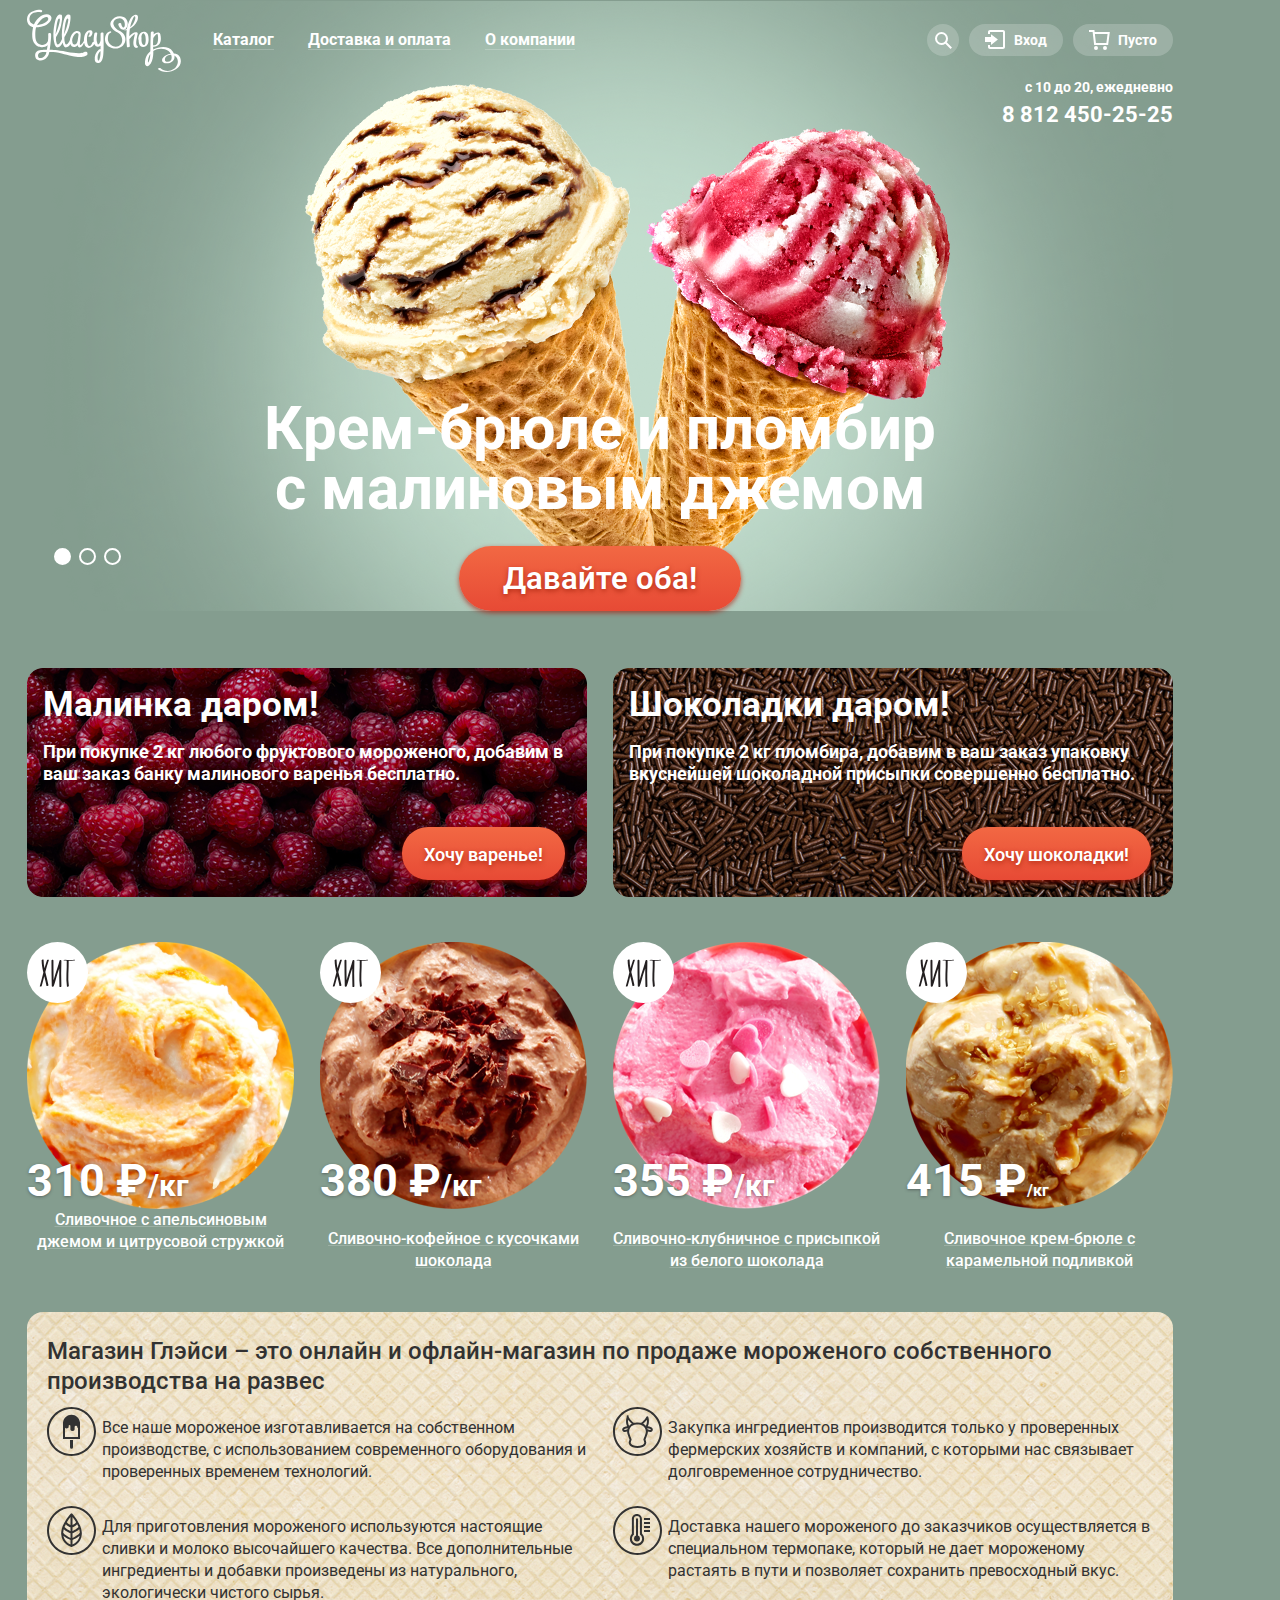
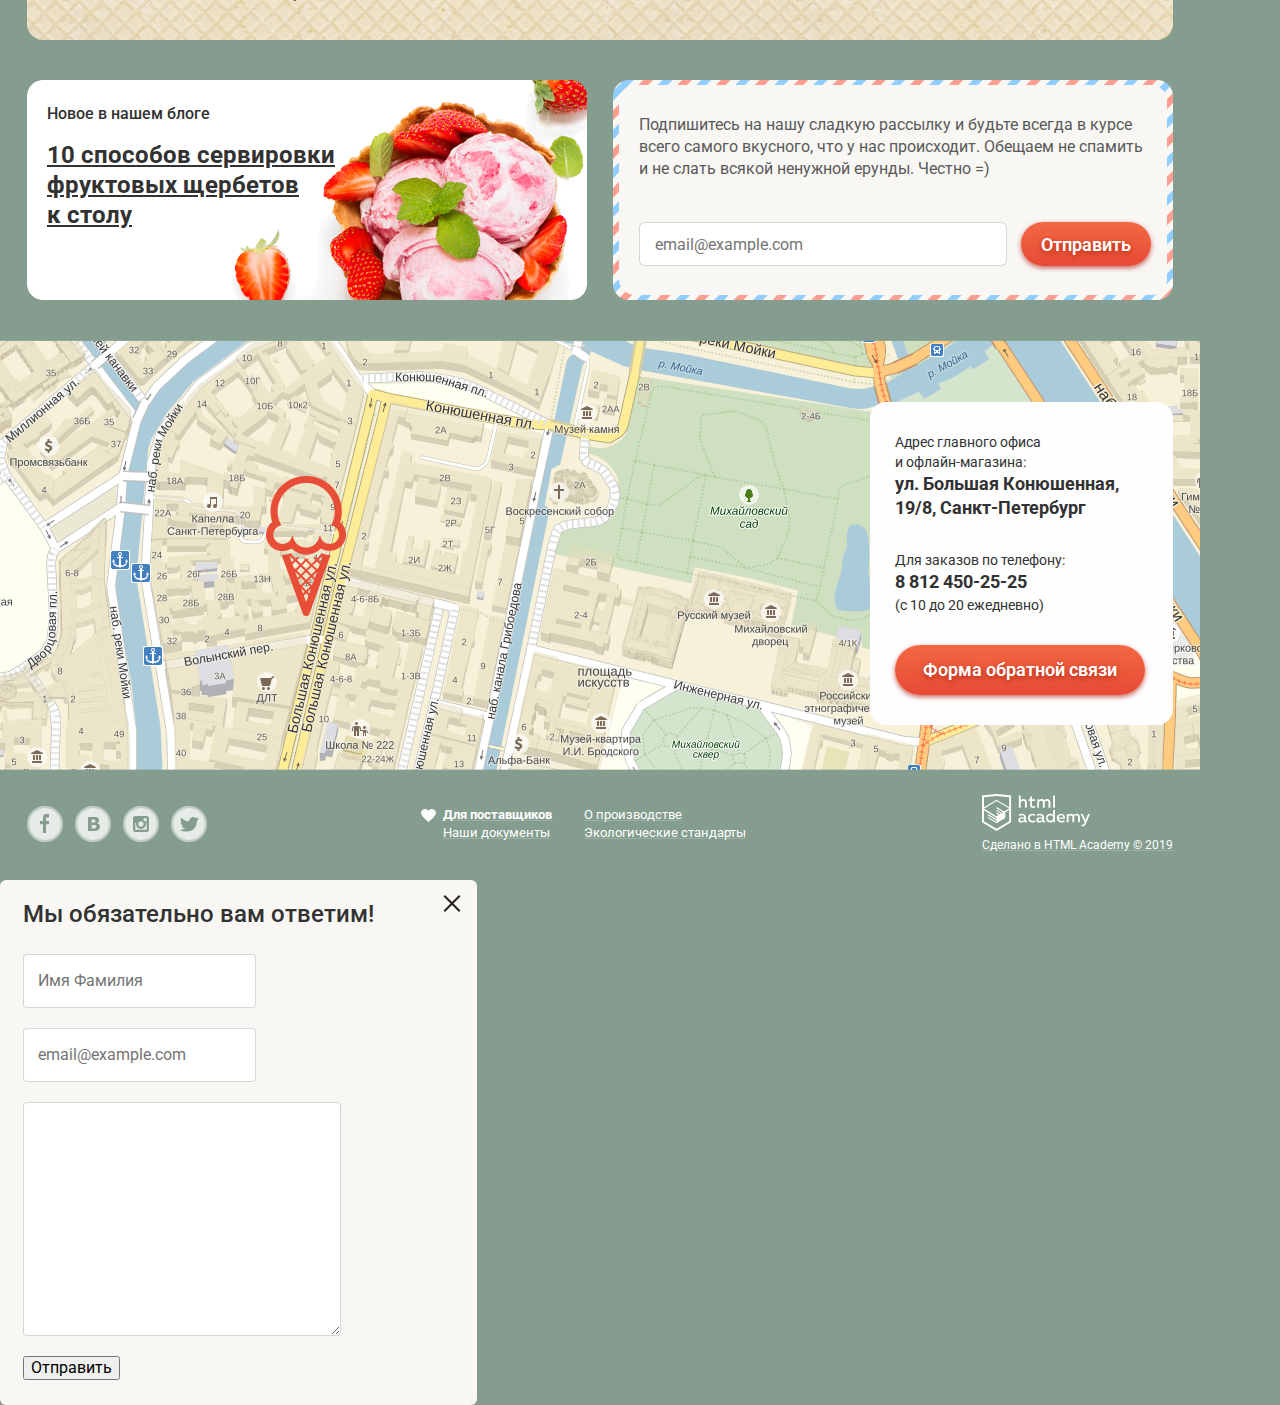
==== commit 74c8b7fe: "initial commit" ====
--- a/index.html
+++ b/index.html
@@ -239,8 +239,8 @@
         </div>
         <section class="map">
           <h3 class="visually-hidden">Gllacy на карте</h3>
-          <img src="" alt="ул. Большая Конюшенная, 19/8, Санкт-Петербург" />
           <iframe src="https://www.google.com/maps/embed?pb=!1m18!1m12!1m3!1d1998.5880778605506!2d30.32561159055991!3d59.938977136977975!2m3!1f0!2f0!3f0!3m2!1i1024!2i768!4f13.1!3m3!1m2!1s0x4696310fca145cc1%3A0x42b32648d8238007!2z0JHQvtC70YzRiNCw0Y8g0JrQvtC90Y7RiNC10L3QvdCw0Y8g0YPQuy4sIDE5LzgsINCh0LDQvdC60YIt0J_QtdGC0LXRgNCx0YPRgNCzLCAxOTExODY!5e0!3m2!1sru!2sru!4v1594121159766!5m2!1sru!2sru" width="1200" height="430" frameborder="0" style="border:0;" allowfullscreen="" aria-hidden="false" tabindex="0"></iframe>
+          <img src="img/map.png" alt="ул. Большая Конюшенная, 19/8, Санкт-Петербург" />
         </section>
       </section>
     </main>
@@ -288,8 +288,8 @@
       </div>
     </footer>
     <section class="feedback">
-      <h2>Мы обязательно вам ответим!</h2>
-      <button type="button" class="close-button"></button>
+      <h2 class="feedback-title">Мы обязательно вам ответим!</h2>
+      <button type="button" class="close-button" aria-label="Закрыть форму отзыва"></button>
       <form
         action="https://echo.htmlacademy.ru"
         method="post"
@@ -304,7 +304,9 @@
         >
         <input type="text" id="user-email" placeholder="email@example.com" />
         <label for="feedback" class="visually-hidden">Оставьте ваш отзыв</label>
-        <input type="text" id="feedback" placeholder="В свободной форме" />
+        <textarea name="feedback" id="feedback" cols="30" rows="10" placeholder="В свободной форме">
+        </textarea>
+      
         <button type="submit" class="standard-button">Отправить</button>
       </form>
     </section>
--- a/css/style.css
+++ b/css/style.css
@@ -39,6 +39,7 @@
   --cart-box-shadow: rgba(0, 0, 0, 0.4);
   --text-shadow-price: rgba(49, 50, 53, 0.5);
   --menu-box-shadow: #696969;
+  --input-text-gray: #999999;
   --middle-gray-text: #5a5a5a;
   --dark-text: #323232;
 }
@@ -832,6 +833,19 @@
   border-radius: 70px;
 }
 
+/* Contacts info - map */
+
+.map {
+  position: relative;
+}
+
+.map iframe {
+  position: absolute;
+  top: 0;
+  bottom: 0;
+  z-index: 1;
+}
+
 /* Footer */
 
 .footer-display-flex {
@@ -954,3 +968,58 @@
 .copyright a {
   display: block;
 }
+
+.feedback {
+  width: 477px;
+  background: var(--background-off-white-warm);
+  border-radius: 6px;
+  padding: 20px 25px 25px 23px;
+  position: relative;
+}
+
+.feedback-title {
+  font-weight: 500;
+  font-size: 24px;
+  line-height: 28px;
+  color: var(--dark-text);
+  margin: 0px;
+  margin-bottom: 26px;
+}
+
+.close-button {
+  position: absolute;
+  top: 15px;
+  right: 16px;
+  background: none;
+  border: none;
+  padding: 0;
+  width: 18px;
+  height: 17px;
+  background: url(../img/cross-big.svg);
+  background-repeat: no-repeat;
+  background-position: center;
+}
+
+.feedback input {
+  display: block;
+  background: var(--basic-white);
+  border: 1px solid var(--border-gray);
+  border-radius: 4px;
+  padding: 16px 14px;
+  font-size: 16px;
+  line-height: 20px;
+  color: var(--input-text-gray);
+  margin-bottom: 20px;
+}
+
+.feedback textarea {
+  display: block;
+  background: var(--basic-white);
+  border: 1px solid var(--border-gray);
+  border-radius: 4px;
+  padding: 16px 14px;
+  font-size: 16px;
+  line-height: 20px;
+  color: var(--input-text-gray);
+  margin-bottom: 20px;
+}
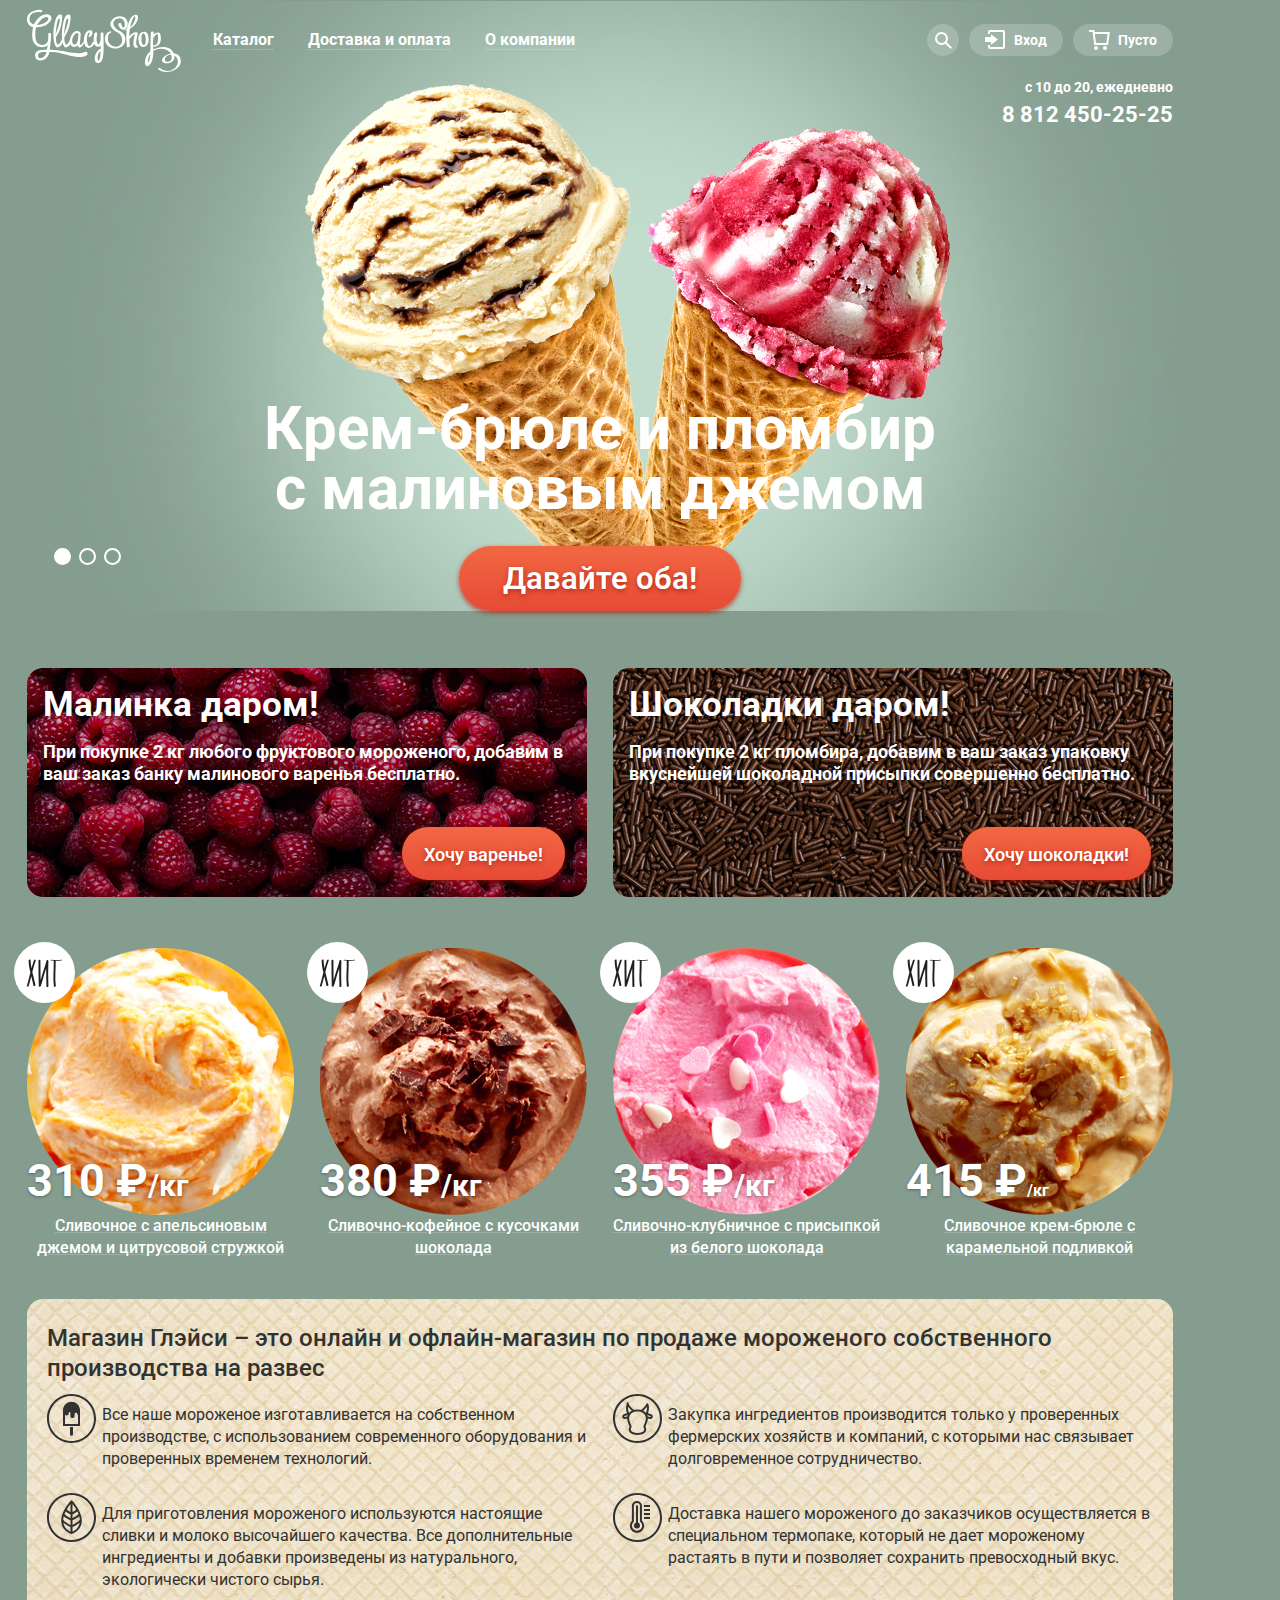
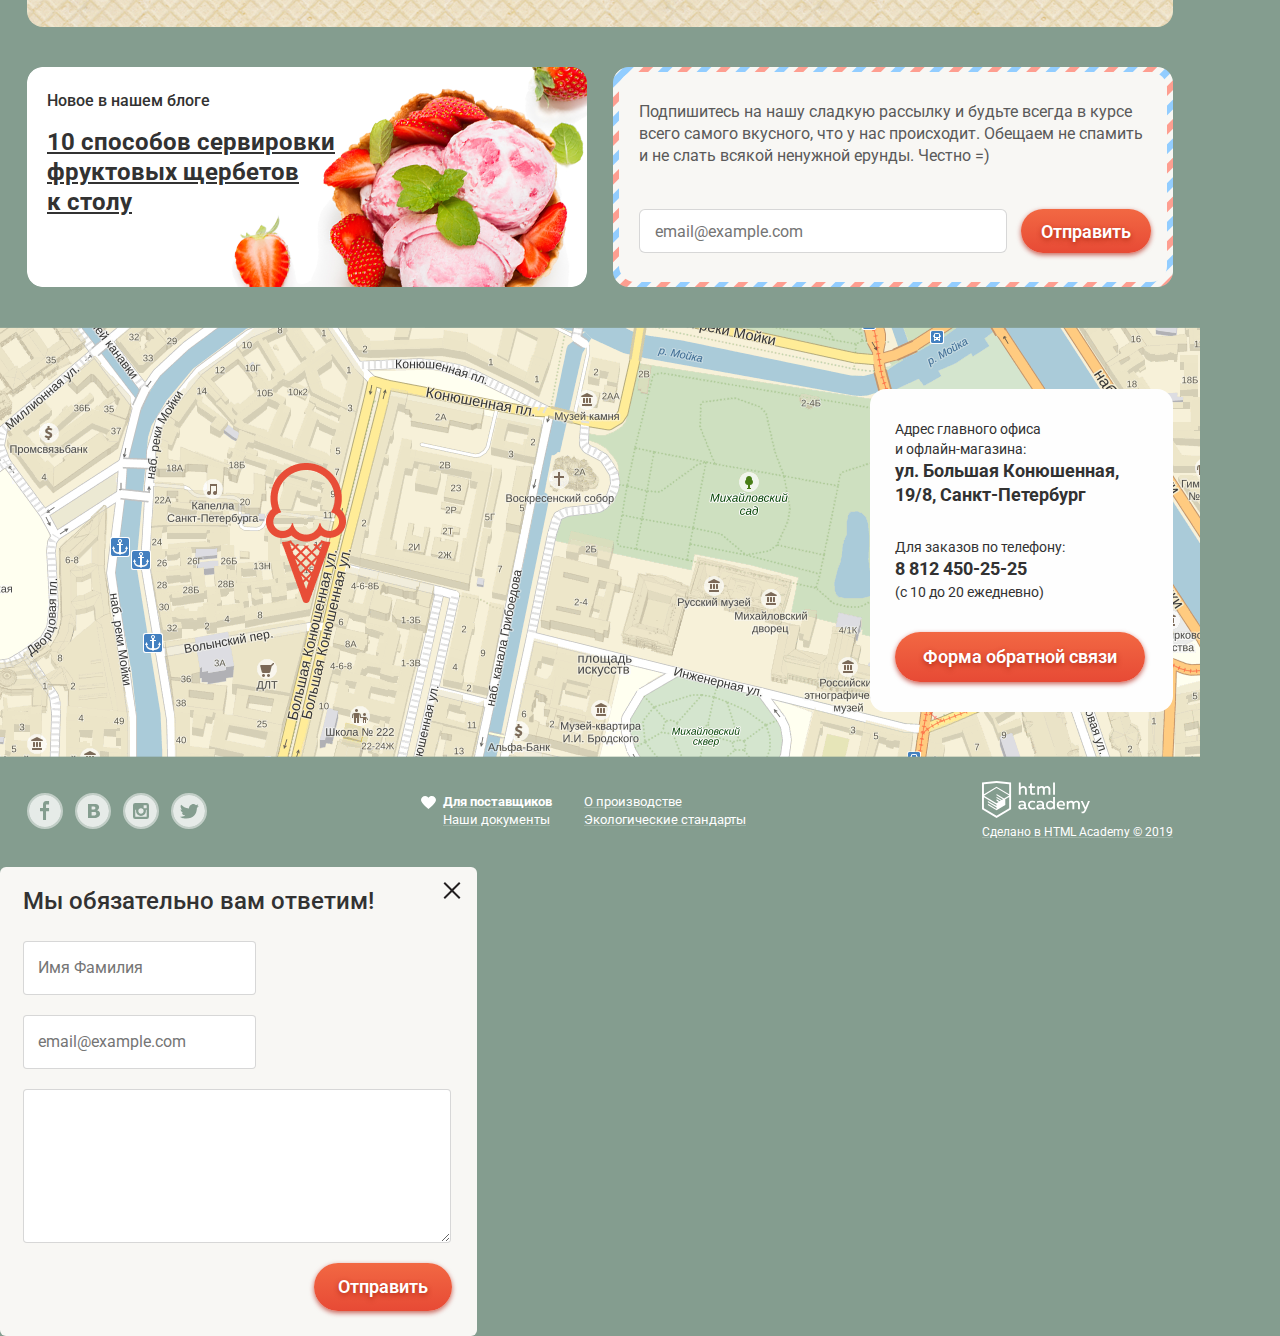
==== commit 92ee3bf2: "start catalog styles" ====
--- a/index.html
+++ b/index.html
@@ -129,22 +129,28 @@
         </div>
       </section>
       <section class="best-sellers">
-        <div class="container">
+        <div class="container shop-items">
           <h2 class="visually-hidden">Наши хиты</h2>
           <ul class="hit-list">
+            <li class="hit-item" tabindex=0>
+              
+                <div class="icecream-image-wrap">
+                  <img src="img/hit1.png" class="hit-item-img" alt="Сливочное с апельсиновым джемом и цитрусовой стружкой" width="267" height="267" />
+                </div>
+                <div class="price-info">
+                  <span class="price">310 ₽</span><span class="weight">/кг</span>
+                </div>  
+                <p class="item-description">
+                  Сливочное с апельсиновым джемом и цитрусовой стружкой
+                </p>
+                <div class="quick-view">
+                <a href="#" class="button quick-view-button">Быстрый просмотр</a>
+              </div>
+            </li>
             <li class="hit-item">
               <div class="icecream-image-wrap">
-                <img src="img/hit1.png" class="hit-item-img" alt="Сливочное с апельсиновым джемом и цитрусовой стружкой" width="267" height="267" />
+                <img src="img/hit2.png" alt="Сливочно-кофейное с кусочками шоколада" width="267" height="267"/>
               </div>
-              <div class="price-info">
-                <span class="price">310 ₽</span><span class="weight">/кг</span>
-              </div> 
-              <p class="item-description">
-                Сливочное с апельсиновым джемом и цитрусовой стружкой
-              </p>
-            </li>
-            <li class="hit-item">
-              <img src="img/hit2.png" alt="Сливочно-кофейное с кусочками шоколада" width="267" height="267"/>
               <div class="price-info">
                 <span class="price">380 ₽</span><span class="weight">/кг</span>
               </div>  
@@ -153,7 +159,9 @@
               </p>
             </li>
             <li class="hit-item">
-              <img src="img/hit3.png" alt="Сливочно-клубничное с присыпкой из белого шоколада" width="267" height="267"/>
+              <div class="icecream-image-wrap">
+                <img src="img/hit3.png" alt="Сливочно-клубничное с присыпкой из белого шоколада" width="267" height="267"/>
+              </div>
               <div class="price-info">
                 <span class="price">355 ₽</span><span class="weight">/кг</span>
               </div> 
@@ -162,7 +170,9 @@
               </p>
             </li>
             <li class="hit-item">
-              <img src="img/hit4.png" alt="Сливочное крем-брюле с&nbsp;карамельной подливкой" width="267" height="267" />
+              <div class="icecream-image-wrap">
+                <img src="img/hit4.png" alt="Сливочное крем-брюле с&nbsp;карамельной подливкой" width="267" height="267" />
+              </div>
               <div class="price-info">
                 <span class="price">415 ₽</span><span class="kg">/кг</span>
               </div> 
@@ -306,8 +316,7 @@
         <label for="feedback" class="visually-hidden">Оставьте ваш отзыв</label>
         <textarea name="feedback" id="feedback" cols="30" rows="10" placeholder="В свободной форме">
         </textarea>
-      
-        <button type="submit" class="standard-button">Отправить</button>
+        <button type="submit" class="button feedback-submit-button">Отправить</button>
       </form>
     </section>
   </body>
--- a/css/style.css
+++ b/css/style.css
@@ -163,7 +163,7 @@
 }
 
 .submenu {
-  visibility: hidden;
+  /* visibility: hidden; */
   opacity: 0;
   position: absolute;
   transition: all 0.5s ease;
@@ -178,10 +178,10 @@
   transition-duration: 0.5s;
 }
 
-.submenu-item {
-  clear: both;
-  width: 100%;
-}
+/* .submenu-item {
+    clear: both;
+    width: 100%;
+  } */
 
 .menu-item:hover > .submenu,
 .menu-item:focus-within > .submenu,
@@ -573,17 +573,24 @@
 
 /*best sellers*/
 
+.shop-items {
+  padding-left: 14px;
+  padding-right: 14px;
+}
+
 .hit-list {
   list-style: none;
   margin: 0;
   padding: 0;
   display: grid;
-  grid-template-columns: repeat(4, 267px);
-  grid-gap: 26px;
+  grid-template-columns: repeat(4, 293px);
+  /* grid-gap: 26px; */
 }
 
 .hit-item {
   position: relative;
+  padding: 6px 13px;
+  padding-bottom: 0;
 }
 
 .hit-item::before {
@@ -600,6 +607,7 @@
 .icecream-image-wrap {
   width: 267px;
   height: 267px;
+  z-index: 2;
 }
 
 .price-info {
@@ -608,9 +616,11 @@
   left: 0;
   font-weight: bold;
   text-shadow: 0px 1px 3px var(--text-shadow-price);
+  z-index: 2;
 }
 
 .price {
+  padding-left: 13px;
   font-size: 45px;
   line-height: 45px;
 }
@@ -633,6 +643,42 @@
   line-height: 22px;
   text-decoration: underline;
   text-decoration-color: var(--transparent-white);
+  z-index: 2;
+}
+
+/* Bestsellers - quick view */
+
+.hit-item:hover {
+  background: var(--transparent-white);
+  border-radius: 4px;
+  border-bottom-left-radius: 0;
+  border-bottom-right-radius: 0;
+}
+
+.quick-view {
+  display: none;
+  width: 293px;
+  position: absolute;
+  background: var(--transparent-white);
+  border-radius: 4px;
+  border-top-left-radius: 0;
+  border-top-right-radius: 0;
+  padding-top: 14px;
+  padding-bottom: 21px;
+  margin-left: -13px;
+}
+
+.quick-view-button {
+  font-size: 18px;
+  line-height: 20px;
+  border-radius: 50px;
+  padding: 12px 16px;
+}
+
+.hit-item:hover .quick-view,
+.hit-item:focus .quick-view {
+  display: flex;
+  justify-content: center;
 }
 
 /* about Gllacy */
@@ -969,6 +1015,8 @@
   display: block;
 }
 
+/* Feedback popup */
+
 .feedback {
   width: 477px;
   background: var(--background-off-white-warm);
@@ -1022,4 +1070,23 @@
   line-height: 20px;
   color: var(--input-text-gray);
   margin-bottom: 20px;
-}
+  width: 428px;
+  height: 154px;
+}
+
+.feedback-submit-button {
+  display: block;
+  margin-left: auto;
+  font-size: 18px;
+  line-height: 20px;
+  padding: 14px 24px;
+}
+
+/* ---Catalog page--- */
+
+.bread-crumps {
+  list-style: none;
+  display: flex;
+  margin: 0;
+  padding: 0;
+}
